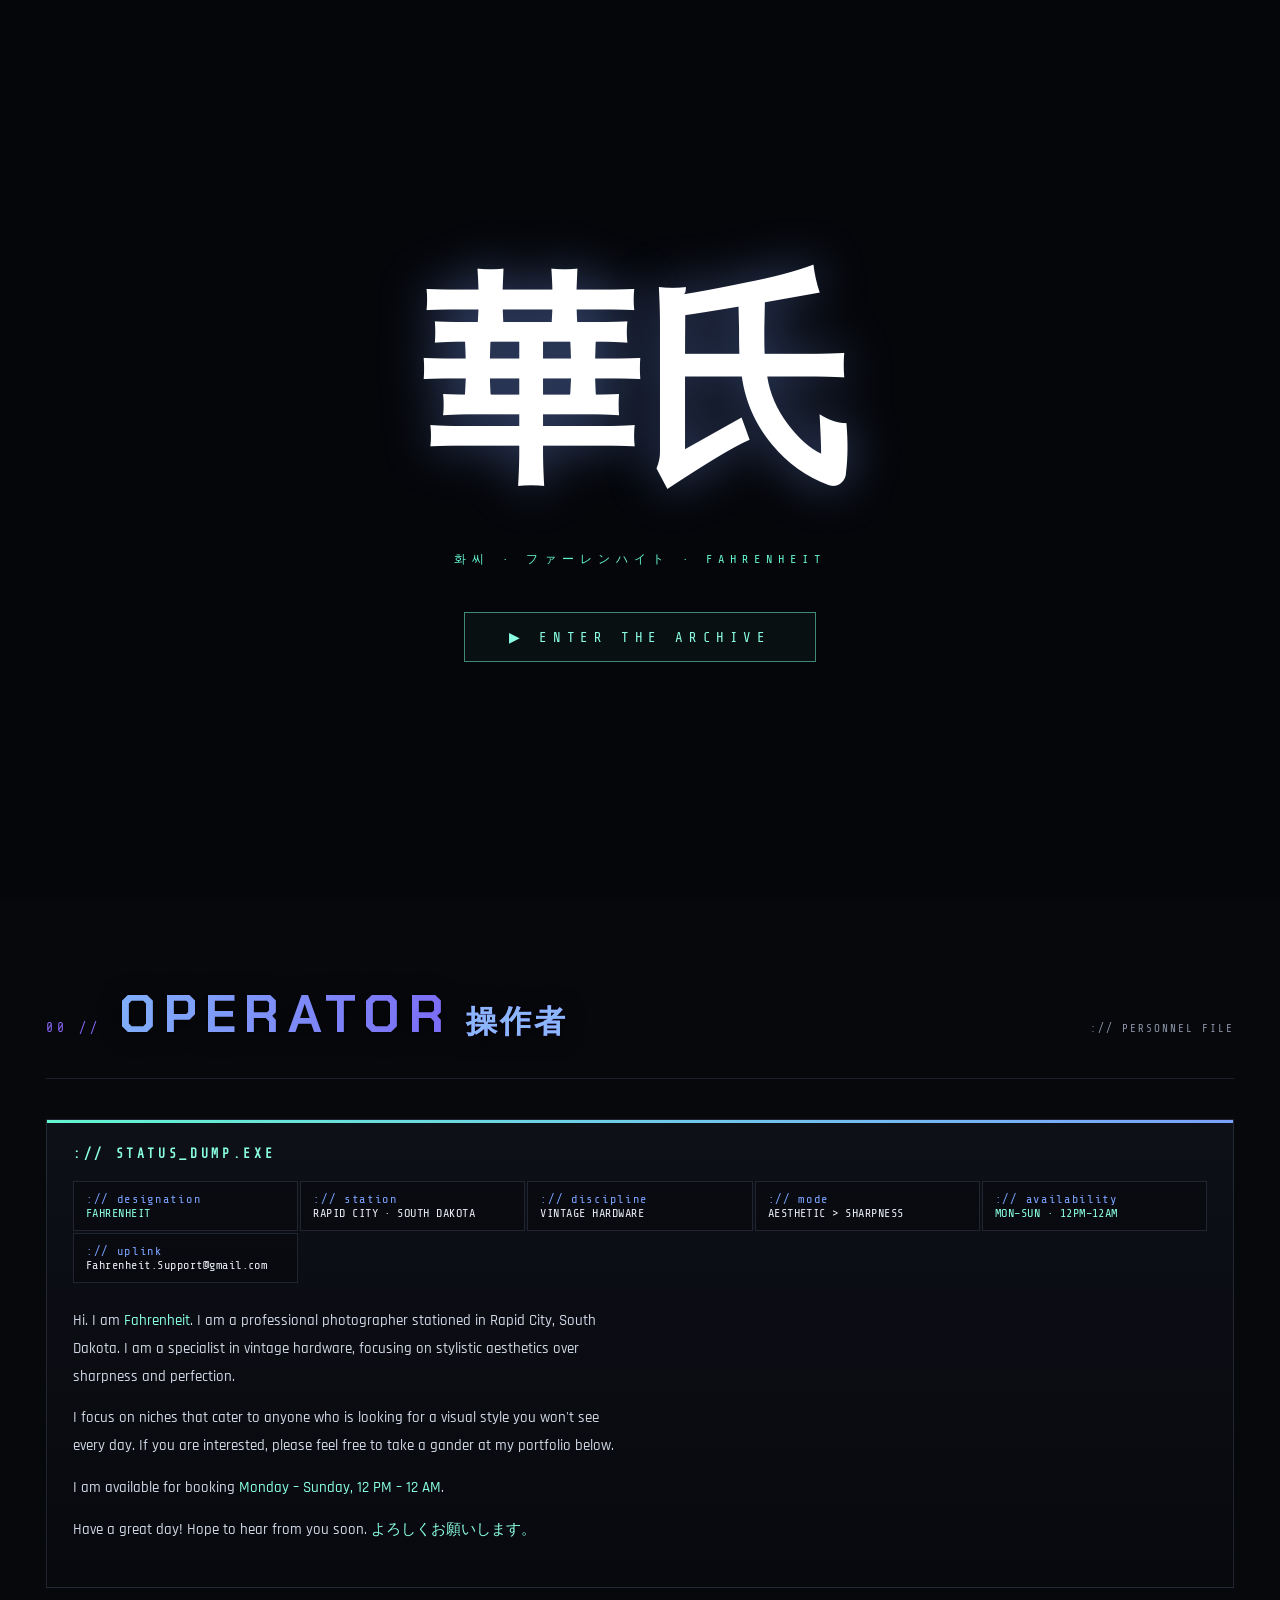
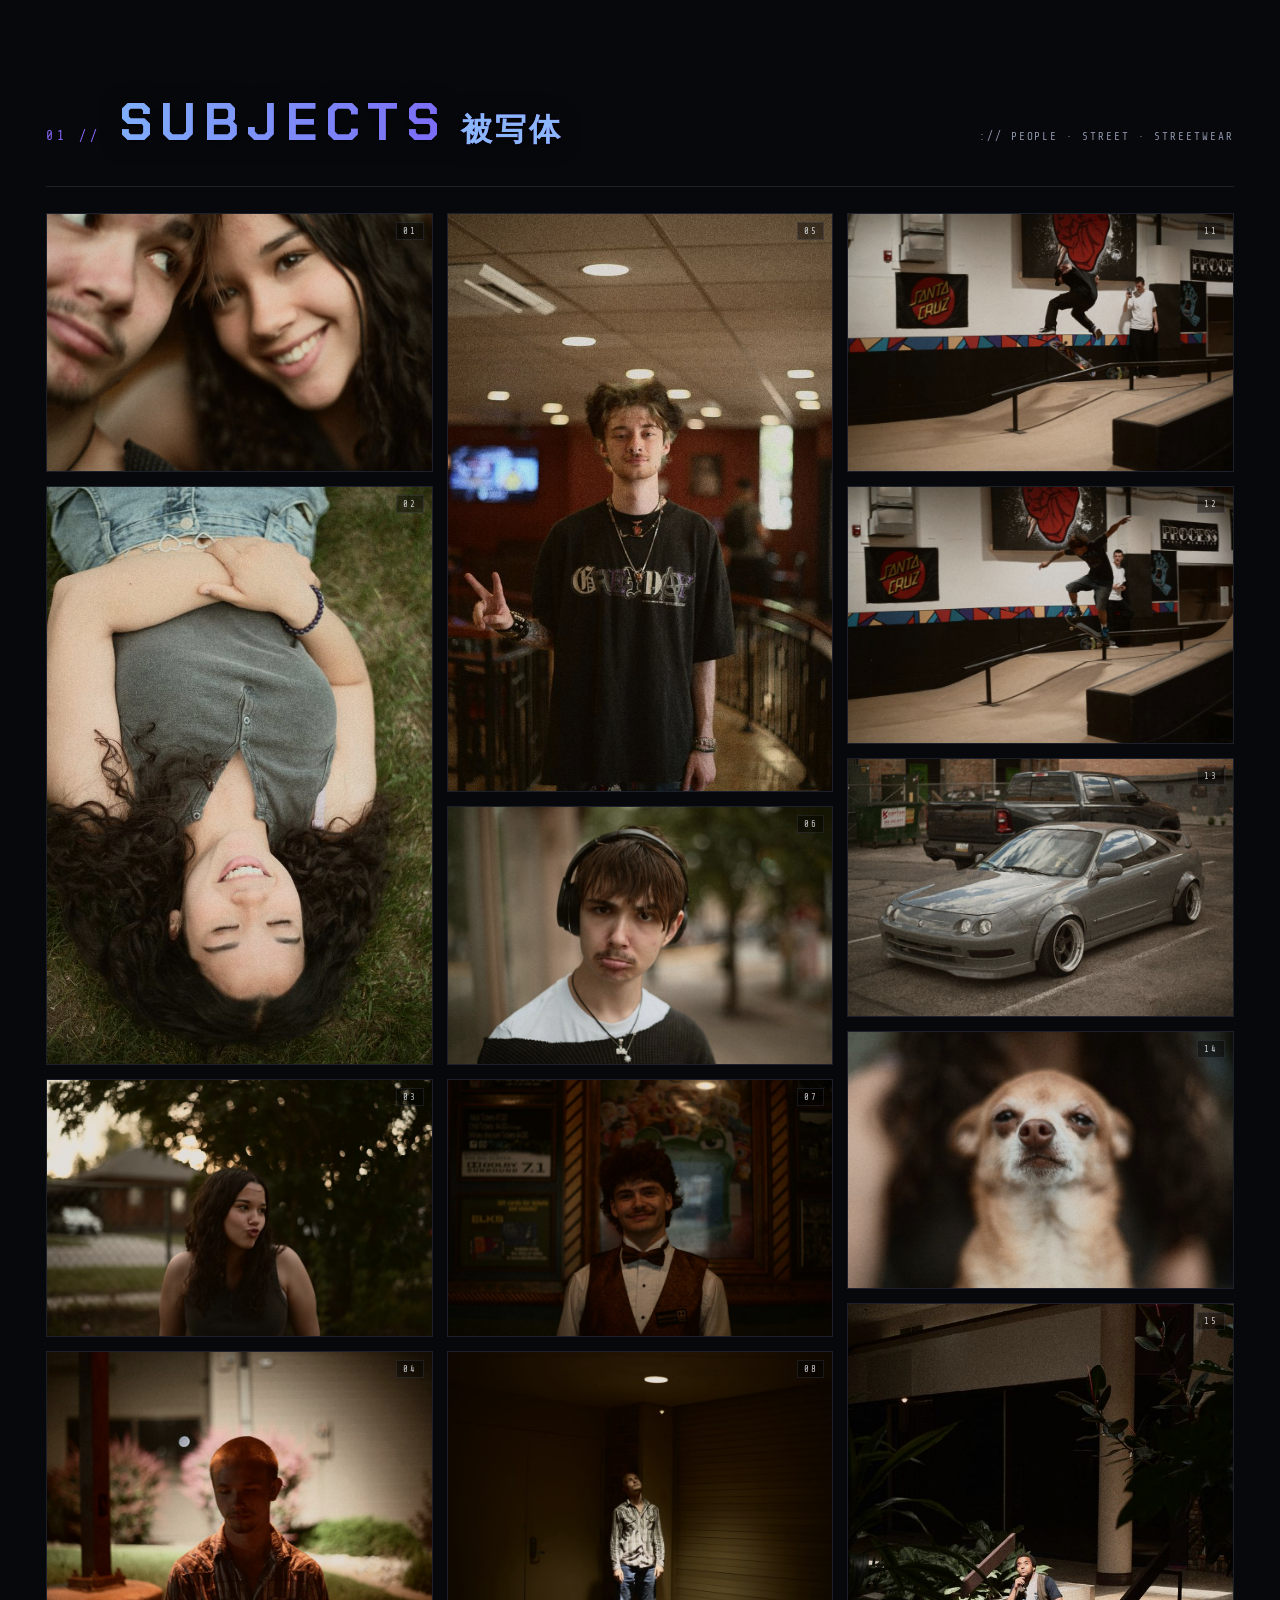
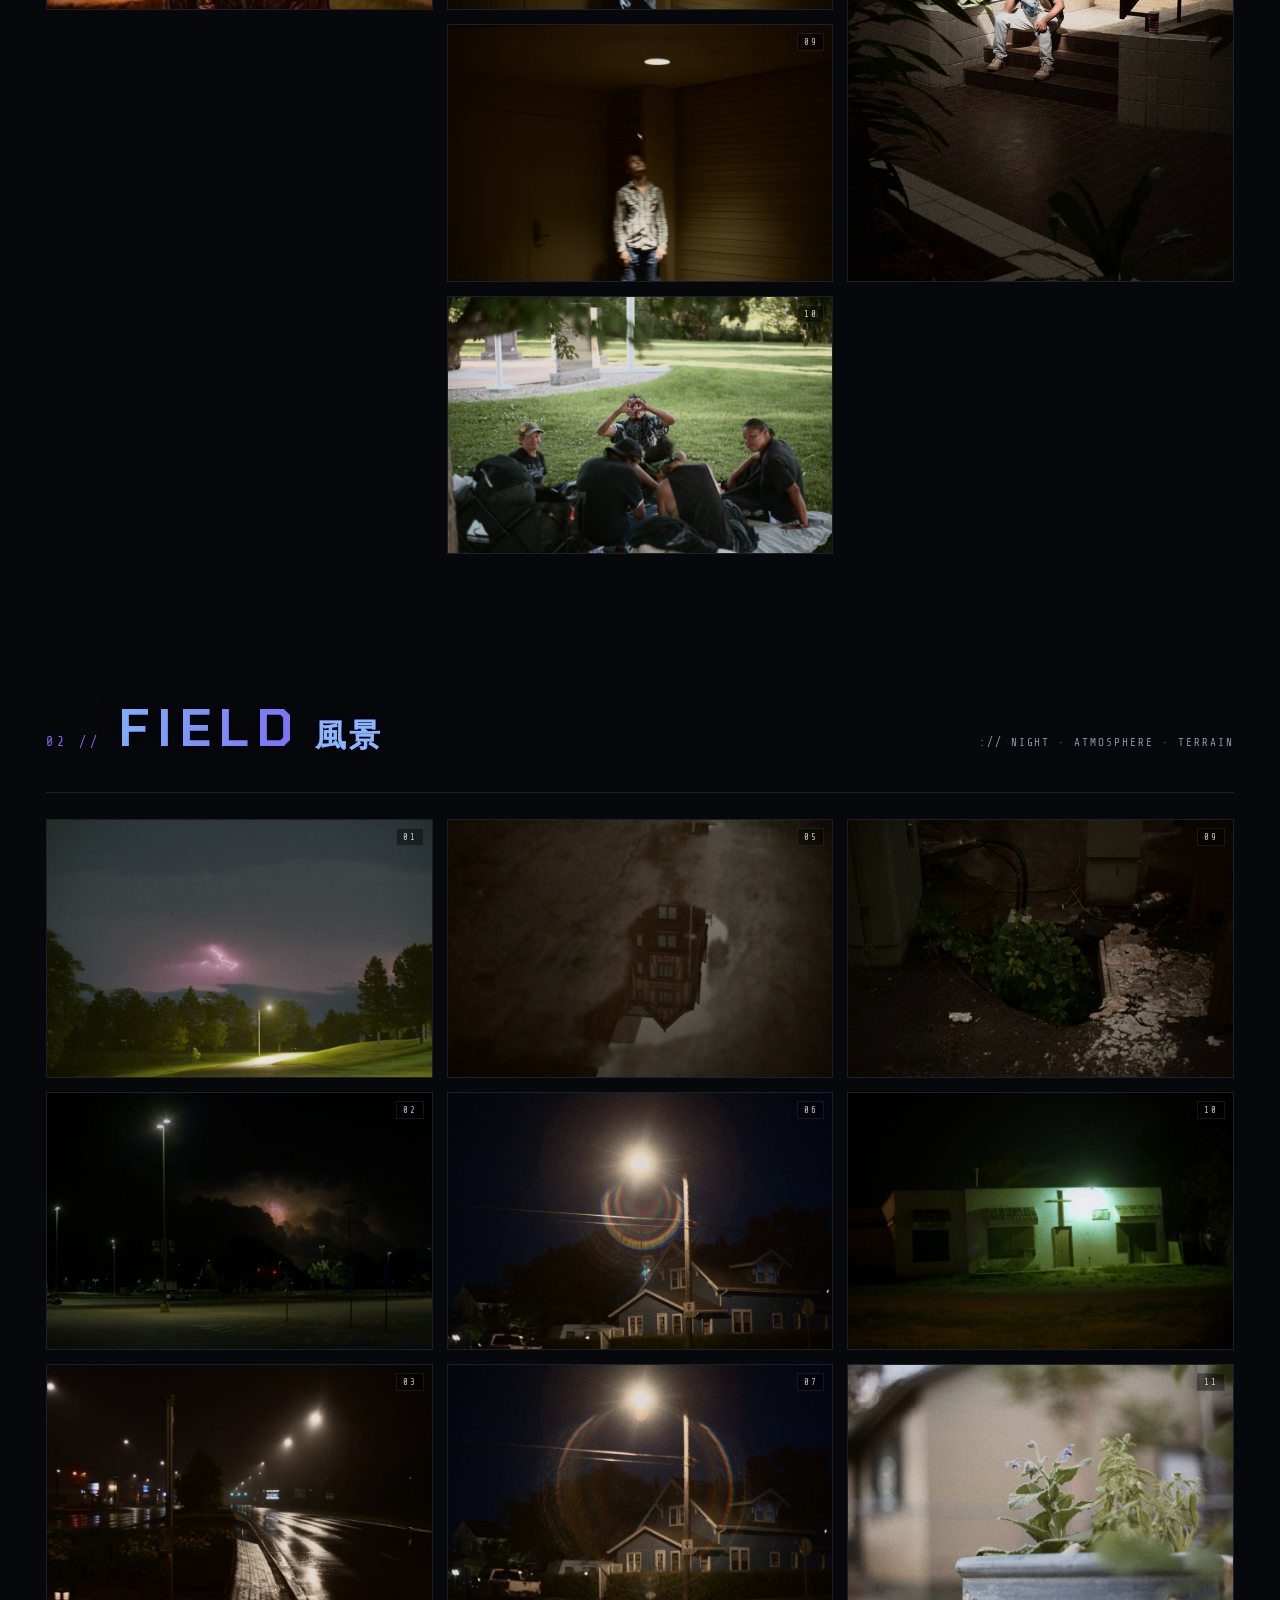
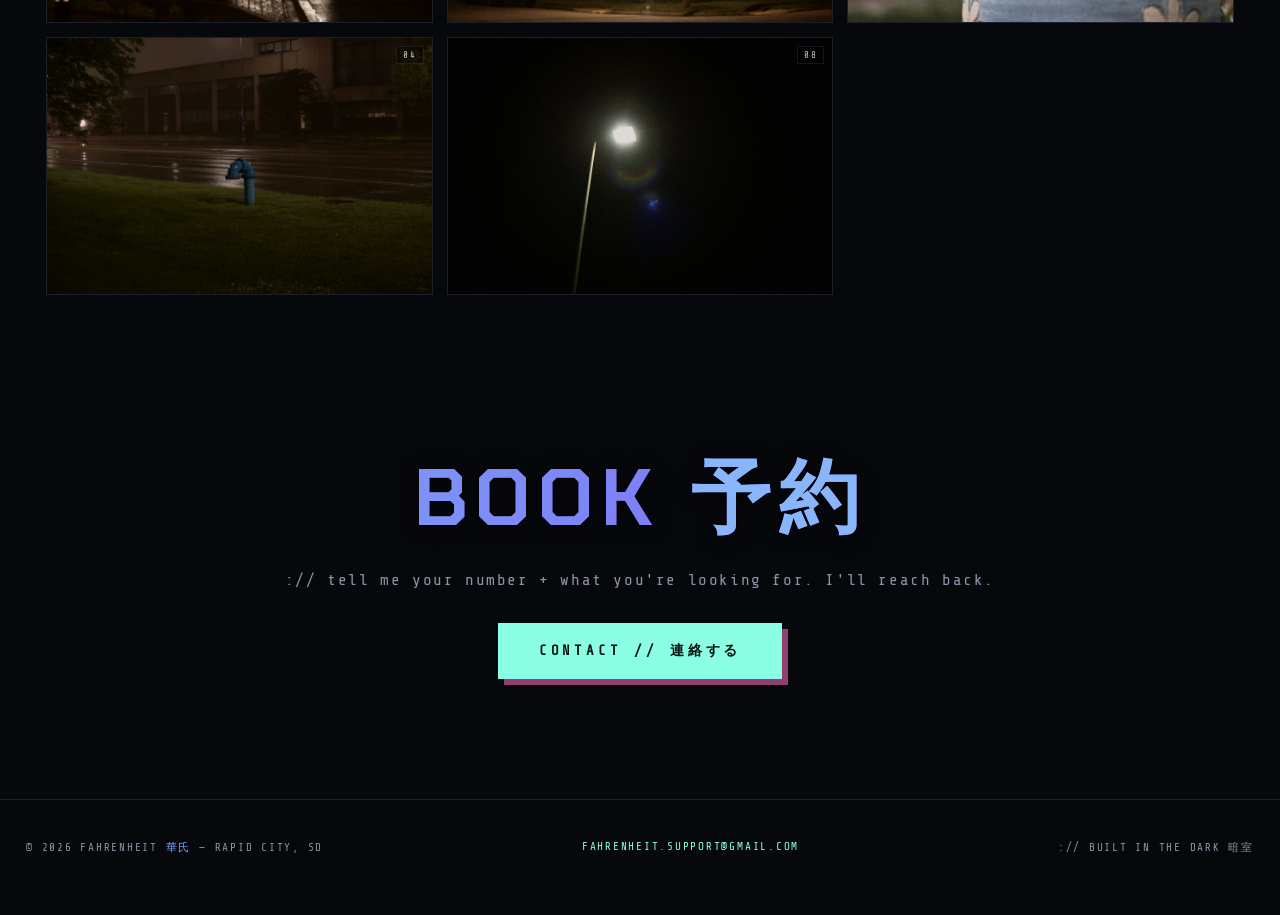
==== index.html @ 6d13f7f0 "Fahrenheit photography site: glitchcore/circuit-bent portfolio WebGL warped + circuit-bent backgroun" ====
<!DOCTYPE html>
<html lang="en">
<head>
<meta charset="UTF-8">
<meta name="viewport" content="width=device-width, initial-scale=1.0">
<title>FAHRENHEIT // 華氏</title>
<meta name="description" content="Fahrenheit — vintage-hardware photography. Rapid City, South Dakota.">
<link rel="preconnect" href="assets/">
<link rel="stylesheet" href="css/style.css">
</head>
<body>

<!-- ===== GLOBAL VFX LAYERS ===== -->
<canvas id="bg-gl"></canvas>
<div id="bg-drift"></div>
<canvas id="vfx-canvas"></canvas>
<div id="vignette"></div>
<div id="grain"></div>
<div id="scan"></div>
<div id="curtain"></div>

<!-- ===== ENTRANCE ===== -->
<div id="enter">
  <div class="big" data-glitch>華氏</div>
  <div class="en-sub">화씨 · ファーレンハイト · Fahrenheit</div>
  <div class="en-btn">▶ enter the archive</div>
</div>

<!-- ===== TOP BAR ===== -->
<header class="topbar">
  <div class="brand"><span class="status-dot"></span>FAHREN<b>HEIT</b> // 華氏</div>
  <nav>
    <a href="#work">Work</a>
    <a href="#field">Field</a>
    <a href="#about">About</a>
    <a href="contact.html" data-nav>Book</a>
  </nav>
</header>

<!-- ===== HERO ===== -->
<section class="hero">
  <div class="kicker">:// ANALOG SPECTRE <span class="kr">스트리트웨어</span> · VINTAGE HARDWARE ://</div>
  <div class="title-wrap">
    <div class="jp-title" data-glitch>華氏</div>
  </div>
  <div class="roman-title">Fahrenheit</div>
  <div class="katakana">ファーレンハイト</div>
  <p class="hero-sub">
    :// STATUS : <span class="t">ONLINE</span> — RAPID CITY, SD<br>
    vintage hardware · analog process<br>
    stylistic aesthetics <span class="t">></span> clinical perfection
  </p>
  <div class="scroll-hint">scroll ↓ 下へ</div>
</section>

<!-- ===== ABOUT / DIGITIZED STATUS ===== -->
<section id="about">
  <div class="wrap">
    <div class="sec-head reveal">
      <span class="sec-idx">00 //</span>
      <h2 class="sec-title">Operator<span class="jp">操作者</span></h2>
      <span class="sec-note">:// personnel file</span>
    </div>
    <div class="about">
      <div class="dossier reveal">
        <h3>:// STATUS_DUMP.exe</h3>
        <div class="status-grid">
          <div class="stat"><span class="k">:// designation</span><span class="v hot">FAHRENHEIT</span></div>
          <div class="stat"><span class="k">:// station</span><span class="v">RAPID CITY · SOUTH DAKOTA</span></div>
          <div class="stat"><span class="k">:// discipline</span><span class="v">VINTAGE HARDWARE</span></div>
          <div class="stat"><span class="k">:// mode</span><span class="v">AESTHETIC > SHARPNESS</span></div>
          <div class="stat"><span class="k">:// availability</span><span class="v hot">MON–SUN · 12PM–12AM</span></div>
          <div class="stat"><span class="k">:// uplink</span><span class="v">Fahrenheit.Support@gmail.com</span></div>
        </div>
        <div class="bio">
          <p>Hi. I am <span class="glowline">Fahrenheit</span>. I am a professional photographer stationed in Rapid City, South Dakota. I am a specialist in vintage hardware, focusing on stylistic aesthetics over sharpness and perfection.</p>
          <p>I focus on niches that cater to anyone who is looking for a visual style you won't see every day. If you are interested, please feel free to take a gander at my portfolio below.</p>
          <p>I am available for booking <span class="glowline">Monday – Sunday, 12 PM – 12 AM</span>.</p>
          <p>Have a great day! Hope to hear from you soon. <span class="glowline">よろしくお願いします。</span></p>
        </div>
      </div>
    </div>
  </div>
</section>

<!-- ===== PORTFOLIO / WORK ===== -->
<section id="work">
  <div class="wrap">
    <div class="sec-head reveal">
      <span class="sec-idx">01 //</span>
      <h2 class="sec-title">Subjects<span class="jp">被写体</span></h2>
      <span class="sec-note">:// people · street · streetwear</span>
    </div>
    <div class="gallery">
      <div class="grid" id="grid-portfolio"></div>
    </div>
  </div>
</section>

<!-- ===== LANDSCAPE / FIELD ===== -->
<section id="field">
  <div class="wrap">
    <div class="sec-head reveal">
      <span class="sec-idx">02 //</span>
      <h2 class="sec-title">Field<span class="jp">風景</span></h2>
      <span class="sec-note">:// night · atmosphere · terrain</span>
    </div>
    <div class="gallery">
      <div class="grid" id="grid-landscape"></div>
    </div>
  </div>
</section>

<!-- ===== CONTACT CTA ===== -->
<section class="cta reveal">
  <div class="wrap">
    <h2>Book <span class="jp">予約</span></h2>
    <p>:// tell me your number + what you're looking for. I'll reach back.</p>
    <a href="contact.html" class="btn" data-nav>Contact // 連絡する</a>
  </div>
</section>

<footer>
  <span>© <span id="yr"></span> FAHRENHEIT <span class="jp">華氏</span> — RAPID CITY, SD</span>
  <span><a href="mailto:Fahrenheit.Support@gmail.com">Fahrenheit.Support@gmail.com</a></span>
  <span>:// built in the dark 暗室</span>
</footer>

<!-- ===== LIGHTBOX ===== -->
<div class="lb" id="lb">
  <span class="lb-x">✕</span>
  <span class="lb-nav prev">‹</span>
  <img alt="">
  <span class="lb-nav next">›</span>
  <span class="lb-cap"></span>
</div>

<!-- ===== AUDIO HUD ===== -->
<div id="audio-hud" title="mute / unmute ambience">
  <span class="eq"><i></i><i></i><i></i><i></i><i></i></span>
  <span>♪ <span class="tk">— loading —</span></span>
</div>

<script>document.getElementById('yr').textContent=new Date().getFullYear();</script>
<script src="js/bggl.js"></script>
<script src="js/vfx.js"></script>
<script src="js/audio.js"></script>
<script src="js/main.js"></script>
</body>
</html>
---- css/style.css ----
/* ==========================================================================
   FAHRENHEIT // 華氏 // 화씨
   Glitchcore · sharp edges only
   ========================================================================== */

/* ---- embedded fonts (OFL) ---- */
@font-face{ font-family:"Chakra Petch"; font-weight:400; font-display:swap; src:url("../assets/fonts/ChakraPetch-400.woff2") format("woff2"); }
@font-face{ font-family:"Chakra Petch"; font-weight:600; font-display:swap; src:url("../assets/fonts/ChakraPetch-600.woff2") format("woff2"); }
@font-face{ font-family:"Chakra Petch"; font-weight:700; font-display:swap; src:url("../assets/fonts/ChakraPetch-700.woff2") format("woff2"); }
@font-face{ font-family:"Rajdhani"; font-weight:500; font-display:swap; src:url("../assets/fonts/Rajdhani-500.woff2") format("woff2"); }
@font-face{ font-family:"Rajdhani"; font-weight:700; font-display:swap; src:url("../assets/fonts/Rajdhani-700.woff2") format("woff2"); }
@font-face{ font-family:"Share Tech Mono"; font-weight:400; font-display:swap; src:url("../assets/fonts/ShareTechMono-400.woff2") format("woff2"); }

:root{
  --bg:#07080c;
  --bg2:#0b0d14;
  --ink:#e8ecf2;
  --ink-dim:#8b93a7;
  --line:rgba(150,170,210,.16);
  --line-hot:rgba(120,255,220,.5);
  --iris-a:#63f5d0;   /* mint */
  --iris-b:#7aa2ff;   /* periwinkle */
  --iris-c:#ff6ec7;   /* magenta */
  --iris-d:#ffd166;   /* amber */
  --hot:#8affe4;
  --danger:#ff4d6d;
  --mono:"Share Tech Mono","Cascadia Code","Consolas",ui-monospace,monospace;
  --disp:"Chakra Petch","Bahnschrift","Arial Narrow",sans-serif;
  --ui:"Rajdhani","Chakra Petch","Bahnschrift",sans-serif;
  --jp:"Yu Gothic","Meiryo","MS Gothic","Noto Sans JP",sans-serif;
  --body:"Rajdhani","Inter","Segoe UI",system-ui,sans-serif;
  --read:"Cascadia Code","Consolas",ui-monospace,monospace;

  /* circuit-bent TEXT hue — JS rotates these OPPOSITE the background so
     the text never lands on the background's color. */
  --cb:300;
  --cb2:338;
  --cb-a:hsl(var(--cb) 92% 74%);
  --cb-b:hsl(var(--cb2) 88% 64%);
  /* dark halo so text stays separated from the bg no matter the hue */
  --cb-halo:drop-shadow(0 0 1px rgba(0,0,0,.9)) drop-shadow(0 2px 10px rgba(0,0,0,.55));
  --cb-glow:0 0 1px rgba(0,0,0,.9), 0 0 18px hsl(var(--cb) 90% 60% / .35), 0 2px 10px rgba(0,0,0,.6);
}

/* reusable circuit-bent gradient text (semi-bent, not RGB-split glitch) */
.cb-fill{
  background:linear-gradient(102deg, var(--cb-a), var(--cb-b) 60%, hsl(var(--cb) 95% 80%));
  -webkit-background-clip:text; background-clip:text; color:transparent;
  filter:var(--cb-halo);
}

*{ margin:0; padding:0; box-sizing:border-box; border-radius:0 !important; }

html{ scroll-behavior:smooth; }
body{
  background:var(--bg);
  color:var(--ink);
  font-family:var(--body);
  overflow-x:hidden;
  -webkit-font-smoothing:antialiased;
  cursor:crosshair;
}

/* selection + scrollbar --------------------------------------------------- */
::selection{ background:var(--iris-c); color:#0a0a0a; }
::-webkit-scrollbar{ width:10px; height:10px; }
::-webkit-scrollbar-track{ background:#05060a; }
::-webkit-scrollbar-thumb{ background:linear-gradient(var(--iris-a),var(--iris-b)); }

/* ========== global VFX layers ========== */
#bg-gl{ position:fixed; inset:0; z-index:-5; display:block; }   /* warped live photo */
#vfx-canvas{ position:fixed; inset:0; z-index:-3; display:block; }
#bg-drift{                       /* CSS fallback backdrop (hidden when WebGL runs) */
  position:fixed; inset:-6%; z-index:-4;
  background-size:cover; background-position:center;
  filter:brightness(.32) saturate(1.05) contrast(1.05);
  opacity:.5; transition:background-image 1.2s;
  animation:bgpan 46s ease-in-out infinite alternate;
}
@keyframes bgpan{ from{ transform:scale(1.06) translate(-1.2%, -0.8%);} to{ transform:scale(1.14) translate(1.4%, 1%);} }

/* scanlines + grain + vignette overlay */
#grain{
  position:fixed; inset:0; z-index:60; pointer-events:none; mix-blend-mode:overlay; opacity:.06;
  background-image:url("data:image/svg+xml;utf8,<svg xmlns='http://www.w3.org/2000/svg' width='120' height='120'><filter id='n'><feTurbulence type='fractalNoise' baseFrequency='0.9' numOctaves='2'/></filter><rect width='100%25' height='100%25' filter='url(%23n)'/></svg>");
}
#scan{
  position:fixed; inset:0; z-index:61; pointer-events:none; opacity:.35;
  background:repeating-linear-gradient(to bottom, rgba(0,0,0,0) 0 2px, rgba(0,0,0,.18) 2px 3px);
  mix-blend-mode:multiply;
}
#vignette{
  position:fixed; inset:0; z-index:59; pointer-events:none;
  background:radial-gradient(120% 90% at 50% 42%, transparent 55%, rgba(0,0,0,.72) 100%);
}

/* ========== chrome / nav ========== */
.topbar{
  position:fixed; top:0; left:0; right:0; z-index:70;
  display:flex; align-items:center; justify-content:space-between;
  padding:14px 26px;
  font-family:var(--mono); font-size:12px; letter-spacing:.18em; text-transform:uppercase;
  color:var(--ink-dim);
  background:linear-gradient(180deg, rgba(6,7,11,.85), transparent);
  backdrop-filter:blur(2px);
  border-bottom:1px solid var(--line);
}
.topbar .brand{ color:var(--hot); font-weight:700; }
.topbar .brand b{ color:var(--iris-c); }
.topbar nav a{
  color:var(--ink-dim); text-decoration:none; margin-left:22px; position:relative;
  transition:color .2s; font-family:var(--ui); font-weight:700; font-size:14px;
}
.topbar nav a:hover{ color:var(--hot); }
.topbar nav a::after{ content:""; position:absolute; left:0; bottom:-6px; width:0; height:2px; background:var(--iris-c); transition:width .25s; }
.topbar nav a:hover::after{ width:100%; }
.status-dot{ display:inline-block; width:7px; height:7px; background:var(--hot); margin-right:8px; box-shadow:0 0 8px var(--hot); animation:blink 2.4s steps(1) infinite; }
@keyframes blink{ 0%,80%{opacity:1;} 90%{opacity:.15;} }

/* ========== HERO ========== */
.hero{
  min-height:100svh; position:relative;
  display:flex; flex-direction:column; align-items:center; justify-content:center;
  text-align:center; padding:120px 20px 80px;
}
.kicker{
  font-family:var(--mono); font-size:12px; letter-spacing:.5em; text-transform:uppercase;
  color:hsl(var(--cb2) 85% 72%); margin-bottom:26px; opacity:.95;
  text-shadow:0 0 1px rgba(0,0,0,.9), 0 1px 8px rgba(0,0,0,.6);
}
.kicker .kr{ color:hsl(var(--cb) 90% 76%); }

/* the giant glitch title (Japanese) */
.title-wrap{ position:relative; line-height:.86; user-select:none; }
.jp-title{
  font-family:var(--jp); font-weight:900;
  font-size:clamp(88px, 22vw, 300px);
  letter-spacing:-.02em;
  color:hsl(var(--cb) 90% 78%);
  position:relative; display:inline-block;
  text-shadow:var(--cb-glow);
}
/* subtle chromatic hint only — dialed WAY down from the old glitch */
.jp-title::before,.jp-title::after{
  content:attr(data-text); position:absolute; inset:0;
  clip-path:inset(0 0 0 0); opacity:.32;
}
.jp-title::before{ color:hsl(var(--cb2) 90% 62%); transform:translate(1px,0); mix-blend-mode:screen; animation:gl1 5.2s infinite steps(2); }
.jp-title::after{ color:hsl(var(--cb) 95% 70%); transform:translate(-1px,0); mix-blend-mode:screen; animation:gl2 4.4s infinite steps(2); }
@keyframes gl1{ 0%,100%{clip-path:inset(0 0 82% 0); transform:translate(2px,-1px);} 25%{clip-path:inset(40% 0 40% 0); transform:translate(-3px,1px);} 50%{clip-path:inset(70% 0 8% 0); transform:translate(3px,0);} 75%{clip-path:inset(20% 0 60% 0); transform:translate(-2px,2px);} }
@keyframes gl2{ 0%,100%{clip-path:inset(66% 0 8% 0); transform:translate(-2px,1px);} 30%{clip-path:inset(10% 0 76% 0); transform:translate(3px,-1px);} 60%{clip-path:inset(48% 0 30% 0); transform:translate(-3px,0);} }

.roman-title{
  font-family:var(--disp); font-weight:700; letter-spacing:.42em;
  font-size:clamp(16px, 3.4vw, 34px); text-transform:uppercase;
  margin-top:18px; padding-left:.42em;
  background:linear-gradient(100deg, var(--cb-a), var(--cb-b) 60%, hsl(var(--cb) 95% 82%));
  -webkit-background-clip:text; background-clip:text; color:transparent; filter:var(--cb-halo);
}
.katakana{ font-family:var(--jp); color:hsl(var(--cb2) 82% 72%); letter-spacing:.35em; font-size:clamp(13px,2vw,18px); margin-top:12px; text-shadow:0 0 1px rgba(0,0,0,.8); }

.hero-sub{
  max-width:640px; margin:34px auto 0; color:var(--ink-dim);
  font-family:var(--mono); font-size:13px; line-height:2; letter-spacing:.04em;
}
.hero-sub{ text-shadow:0 0 1px rgba(0,0,0,.85), 0 1px 6px rgba(0,0,0,.6); }
.hero-sub .t{ color:hsl(var(--cb) 92% 74%); }

.scroll-hint{ position:absolute; bottom:26px; left:50%; transform:translateX(-50%);
  font-family:var(--mono); font-size:11px; letter-spacing:.4em; color:var(--ink-dim); text-transform:uppercase;
  animation:floaty 2.4s ease-in-out infinite; }
@keyframes floaty{ 0%,100%{transform:translateX(-50%) translateY(0); opacity:.5;} 50%{transform:translateX(-50%) translateY(7px); opacity:1;} }

/* ========== section frame ========== */
section{ position:relative; z-index:2; }
.wrap{ max-width:1240px; margin:0 auto; padding:0 26px; }
.sec-head{
  display:flex; align-items:baseline; gap:18px; flex-wrap:wrap;
  padding:80px 0 30px; border-bottom:1px solid var(--line);
}
.sec-idx{ font-family:var(--mono); color:hsl(var(--cb2) 88% 68%); font-size:13px; letter-spacing:.3em; text-shadow:0 0 1px rgba(0,0,0,.8); }
.sec-title{ font-family:var(--disp); font-weight:700; text-transform:uppercase; letter-spacing:.16em; font-size:clamp(26px,5vw,52px);
  background:linear-gradient(100deg, var(--cb-a), var(--cb-b)); -webkit-background-clip:text; background-clip:text; color:transparent; filter:var(--cb-halo); }
.sec-title .jp{ font-family:var(--jp); color:hsl(var(--cb) 90% 76%); -webkit-text-fill-color:hsl(var(--cb) 90% 76%); font-weight:700; margin-left:14px; font-size:.6em; letter-spacing:.1em; }
.sec-note{ margin-left:auto; font-family:var(--mono); font-size:11px; color:var(--ink-dim); letter-spacing:.18em; text-transform:uppercase; }

/* ========== ABOUT / digitized status ========== */
.about{ padding:40px 0 20px; display:grid; grid-template-columns:1fr; gap:38px; }
.dossier{
  border:1px solid var(--line); background:linear-gradient(180deg, rgba(20,24,34,.55), rgba(9,11,16,.55));
  padding:26px 26px 30px; position:relative; overflow:hidden;
}
.dossier::before{ content:""; position:absolute; top:0; left:0; width:100%; height:3px;
  background:linear-gradient(90deg,var(--iris-a),var(--iris-b),var(--iris-c),var(--iris-d)); background-size:300% 100%; animation:irisbar 8s linear infinite; }
@keyframes irisbar{ to{ background-position:300% 0; } }
.dossier h3{ font-family:var(--mono); font-size:13px; letter-spacing:.28em; color:var(--hot); text-transform:uppercase; margin-bottom:20px; }
.status-grid{ display:grid; grid-template-columns:repeat(auto-fit,minmax(210px,1fr)); gap:2px; margin-bottom:24px; }
.stat{ font-family:var(--mono); font-size:12px; padding:10px 12px; border:1px solid var(--line); background:rgba(0,0,0,.25); }
.stat .k{ color:var(--iris-b); display:block; letter-spacing:.14em; }
.stat .v{ color:var(--ink); letter-spacing:.04em; }
.stat .v.hot{ color:var(--hot); }
.bio{ font-family:var(--body); font-size:15px; line-height:1.85; color:#cfd6e4; max-width:70ch; }
.bio p{ margin-bottom:14px; }
.bio .glowline{ color:var(--hot); }
.cores{ display:flex; flex-wrap:wrap; gap:8px; margin-top:22px; }
.core-tag{ font-family:var(--mono); font-size:11px; letter-spacing:.14em; text-transform:uppercase;
  padding:6px 12px; border:1px solid var(--line-hot); color:var(--hot); background:rgba(99,245,208,.05); }

/* ========== GALLERY ========== */
.gallery{ padding:26px 0 60px; }
.grid{
  columns:3; column-gap:14px;
}
@media(max-width:900px){ .grid{ columns:2; } }
@media(max-width:560px){ .grid{ columns:1; } }
.tile{
  position:relative; display:block; width:100%; margin:0 0 14px; overflow:hidden;
  break-inside:avoid; border:1px solid var(--line); background:#05060a;
  cursor:pointer;
}
.tile img{ width:100%; display:block; filter:saturate(.92) contrast(1.02) brightness(.94);
  transition:transform .6s cubic-bezier(.2,.8,.2,1), filter .4s; }
.tile:hover img{ transform:scale(1.05); filter:saturate(1.15) contrast(1.08) brightness(1.02); }
.tile::after{ content:""; position:absolute; inset:0; pointer-events:none;
  background:linear-gradient(120deg, rgba(99,245,208,.0), rgba(255,110,199,.0));
  mix-blend-mode:screen; transition:opacity .3s; opacity:0; }
.tile:hover::after{ opacity:.5; background:linear-gradient(120deg, rgba(99,245,208,.25), rgba(122,162,255,.1) 40%, rgba(255,110,199,.28)); }
.tile .meta{
  position:absolute; left:0; bottom:0; right:0; padding:10px 12px;
  font-family:var(--mono); font-size:10px; letter-spacing:.16em; text-transform:uppercase;
  color:var(--hot); background:linear-gradient(transparent, rgba(4,5,9,.9));
  display:flex; justify-content:space-between; transform:translateY(6px); opacity:0; transition:.3s;
}
.tile:hover .meta{ transform:none; opacity:1; }
.tile .corner{ position:absolute; top:8px; right:8px; font-family:var(--mono); font-size:9px; letter-spacing:.2em;
  color:var(--ink); background:rgba(0,0,0,.5); border:1px solid var(--line); padding:3px 6px; opacity:.8; }

/* ========== LIGHTBOX ========== */
.lb{ position:fixed; inset:0; z-index:200; display:none; align-items:center; justify-content:center;
  background:rgba(3,4,8,.94); backdrop-filter:blur(6px); }
.lb.open{ display:flex; animation:lbin .35s ease; }
@keyframes lbin{ from{ opacity:0; } to{ opacity:1; } }
.lb img{ max-width:92vw; max-height:82vh; border:1px solid var(--line-hot);
  box-shadow:0 0 60px rgba(122,162,255,.25); filter:contrast(1.03); }
.lb .lb-cap{ position:absolute; bottom:26px; font-family:var(--mono); font-size:12px; letter-spacing:.24em; color:var(--hot); text-transform:uppercase; }
.lb .lb-x{ position:absolute; top:22px; right:28px; font-family:var(--mono); color:var(--ink); font-size:22px; cursor:pointer; border:1px solid var(--line); padding:4px 12px; }
.lb .lb-x:hover{ color:var(--danger); border-color:var(--danger); }
.lb .lb-nav{ position:absolute; top:50%; transform:translateY(-50%); font-family:var(--mono); font-size:34px; color:var(--ink-dim); cursor:pointer; padding:10px 18px; user-select:none; }
.lb .lb-nav:hover{ color:var(--hot); }
.lb .prev{ left:14px; } .lb .next{ right:14px; }

/* ========== CONTACT CTA + FOOTER ========== */
.cta{ padding:90px 0 70px; text-align:center; }
.cta h2{ font-family:var(--disp); font-size:clamp(30px,7vw,80px); text-transform:uppercase; letter-spacing:.1em;
  background:linear-gradient(100deg, var(--cb-a), var(--cb-b)); -webkit-background-clip:text; background-clip:text; color:transparent; filter:var(--cb-halo); }
.cta h2 .jp{ font-family:var(--jp); -webkit-text-fill-color:hsl(var(--cb) 92% 76%); color:hsl(var(--cb) 92% 76%); }
.cta p{ font-family:var(--mono); color:var(--ink-dim); margin:18px 0 34px; letter-spacing:.1em; }

.btn{
  display:inline-block; font-family:var(--mono); text-transform:uppercase; letter-spacing:.28em; font-size:14px;
  color:#04120e; background:var(--hot); padding:18px 40px; text-decoration:none; font-weight:700;
  position:relative; border:1px solid var(--hot); transition:.2s;
  box-shadow:6px 6px 0 rgba(255,110,199,.55);
}
.btn:hover{ background:var(--iris-c); border-color:var(--iris-c); color:#0a0a0a; box-shadow:6px 6px 0 rgba(99,245,208,.6); transform:translate(-2px,-2px); }
.btn.ghost{ background:transparent; color:var(--hot); box-shadow:6px 6px 0 rgba(122,162,255,.35); }
.btn.ghost:hover{ color:#04120e; background:var(--hot); }

footer{
  border-top:1px solid var(--line); margin-top:50px; padding:40px 26px 60px;
  font-family:var(--mono); font-size:11px; letter-spacing:.16em; color:var(--ink-dim);
  display:flex; flex-wrap:wrap; gap:16px; justify-content:space-between; text-transform:uppercase;
}
footer a{ color:var(--hot); text-decoration:none; }
footer .jp{ font-family:var(--jp); color:var(--iris-b); }

/* ========== ENTRANCE OVERLAY ========== */
#enter{
  position:fixed; inset:0; z-index:300; background:#05060a;
  display:flex; flex-direction:column; align-items:center; justify-content:center; text-align:center;
  transition:opacity .8s, transform .8s;
}
#enter .big{ font-family:var(--jp); font-weight:900; font-size:clamp(70px,18vw,220px); color:#fff;
  text-shadow:0 0 50px rgba(122,162,255,.4); }
#enter .en-sub{ font-family:var(--mono); font-size:12px; letter-spacing:.5em; color:var(--iris-a); margin-top:16px; text-transform:uppercase; }
#enter .en-btn{ margin-top:44px; font-family:var(--mono); letter-spacing:.4em; font-size:14px; text-transform:uppercase;
  color:var(--hot); border:1px solid var(--line-hot); padding:16px 44px; cursor:pointer; background:rgba(99,245,208,.04);
  transition:.2s; }
#enter .en-btn:hover{ background:var(--hot); color:#05120e; }
#enter.gone{ opacity:0; transform:scale(1.15); pointer-events:none; }

/* transition curtain used between pages */
#curtain{
  position:fixed; inset:0; z-index:250; pointer-events:none; opacity:0;
  background:radial-gradient(circle at 50% 50%, rgba(99,245,208,.15), rgba(4,5,9,.98) 60%);
}

/* audio widget */
#audio-hud{
  position:fixed; right:18px; bottom:18px; z-index:80;
  font-family:var(--mono); font-size:10px; letter-spacing:.14em; text-transform:uppercase;
  border:1px solid var(--line); background:rgba(6,7,11,.7); backdrop-filter:blur(3px);
  padding:8px 12px; color:var(--ink-dim); display:flex; align-items:center; gap:10px; cursor:pointer;
  max-width:280px;
}
#audio-hud .eq{ display:flex; align-items:flex-end; gap:2px; height:14px; }
#audio-hud .eq i{ width:2px; background:var(--hot); animation:eq 1s ease-in-out infinite; }
#audio-hud .eq i:nth-child(2){ animation-delay:.2s; } #audio-hud .eq i:nth-child(3){ animation-delay:.4s; }
#audio-hud .eq i:nth-child(4){ animation-delay:.1s; } #audio-hud .eq i:nth-child(5){ animation-delay:.3s; }
@keyframes eq{ 0%,100%{height:3px;} 50%{height:14px;} }
#audio-hud.muted .eq i{ animation-play-state:paused; height:3px; background:var(--ink-dim); }
#audio-hud .tk{ color:var(--hot); white-space:nowrap; overflow:hidden; text-overflow:ellipsis; max-width:170px; }

/* reveal on scroll */
.reveal{ opacity:0; transform:translateY(28px); transition:opacity .9s cubic-bezier(.2,.8,.2,1), transform .9s cubic-bezier(.2,.8,.2,1); }
.reveal.in{ opacity:1; transform:none; }

/* ========== CONTACT PAGE ========== */
.contact-main{ min-height:100svh; display:flex; align-items:center; justify-content:center; padding:120px 22px 80px; }
.form-card{
  width:min(720px,100%); border:1px solid var(--line);
  background:linear-gradient(180deg, rgba(16,20,30,.7), rgba(7,9,14,.72));
  padding:40px clamp(22px,5vw,56px) 46px; position:relative; overflow:hidden;
}
.form-card::before{ content:""; position:absolute; inset:0; pointer-events:none;
  background:linear-gradient(115deg, transparent 40%, rgba(99,245,208,.06) 50%, transparent 60%); background-size:250% 250%;
  animation:sheen 7s linear infinite; }
@keyframes sheen{ to{ background-position:-250% 0; } }
.form-card .fh-top{ font-family:var(--mono); font-size:11px; letter-spacing:.3em; color:hsl(var(--cb2) 88% 68%); text-transform:uppercase; text-shadow:0 0 1px rgba(0,0,0,.8); }
.form-card h1{ font-family:var(--jp); font-size:clamp(40px,9vw,90px); font-weight:900; margin:6px 0 4px; color:hsl(var(--cb) 90% 78%); text-shadow:var(--cb-glow); }
.form-card .subj{ font-family:var(--disp); letter-spacing:.34em; text-transform:uppercase; color:var(--ink-dim); font-size:14px; margin-bottom:28px; }
.field{ margin-bottom:22px; }
.field label{ display:block; font-family:var(--mono); font-size:11px; letter-spacing:.22em; text-transform:uppercase; color:hsl(var(--cb) 88% 74%); margin-bottom:8px; text-shadow:0 0 1px rgba(0,0,0,.8); }
.field label .jp{ color:var(--ink-dim); font-family:var(--jp); margin-left:8px; letter-spacing:.1em; }
.field input,.field textarea,.field select{
  width:100%; background:rgba(0,0,0,.35); border:1px solid var(--line); color:var(--ink);
  font-family:var(--mono); font-size:14px; padding:14px 14px; letter-spacing:.04em; outline:none; transition:.2s;
}
.field input:focus,.field textarea:focus,.field select:focus{ border-color:var(--hot); box-shadow:0 0 0 1px var(--hot), 0 0 22px rgba(99,245,208,.15); background:rgba(99,245,208,.03); }
.field textarea{ resize:vertical; min-height:120px; }
.field .hint{ font-family:var(--mono); font-size:10px; color:var(--ink-dim); margin-top:6px; letter-spacing:.08em; }
.row2{ display:grid; grid-template-columns:1fr 1fr; gap:18px; }
@media(max-width:520px){ .row2{ grid-template-columns:1fr; } }
.form-actions{ display:flex; gap:16px; flex-wrap:wrap; align-items:center; margin-top:12px; }
.form-note{ font-family:var(--mono); font-size:11px; color:var(--ink-dim); margin-top:22px; line-height:1.8; letter-spacing:.04em; border-top:1px solid var(--line); padding-top:18px; }
.form-note a{ color:var(--hot); text-decoration:none; }
.back-link{ position:fixed; top:16px; left:22px; z-index:75; font-family:var(--mono); font-size:12px; letter-spacing:.2em; color:var(--ink-dim); text-decoration:none; text-transform:uppercase; }
.back-link:hover{ color:var(--hot); }
.sent-msg{ font-family:var(--mono); font-size:12px; letter-spacing:.1em; color:var(--hot); margin-top:14px; min-height:16px; }

.avail{ display:flex; gap:20px; flex-wrap:wrap; font-family:var(--mono); font-size:11px; letter-spacing:.14em; color:var(--ink-dim); text-transform:uppercase; margin-bottom:26px; }
.avail b{ color:var(--hot); }
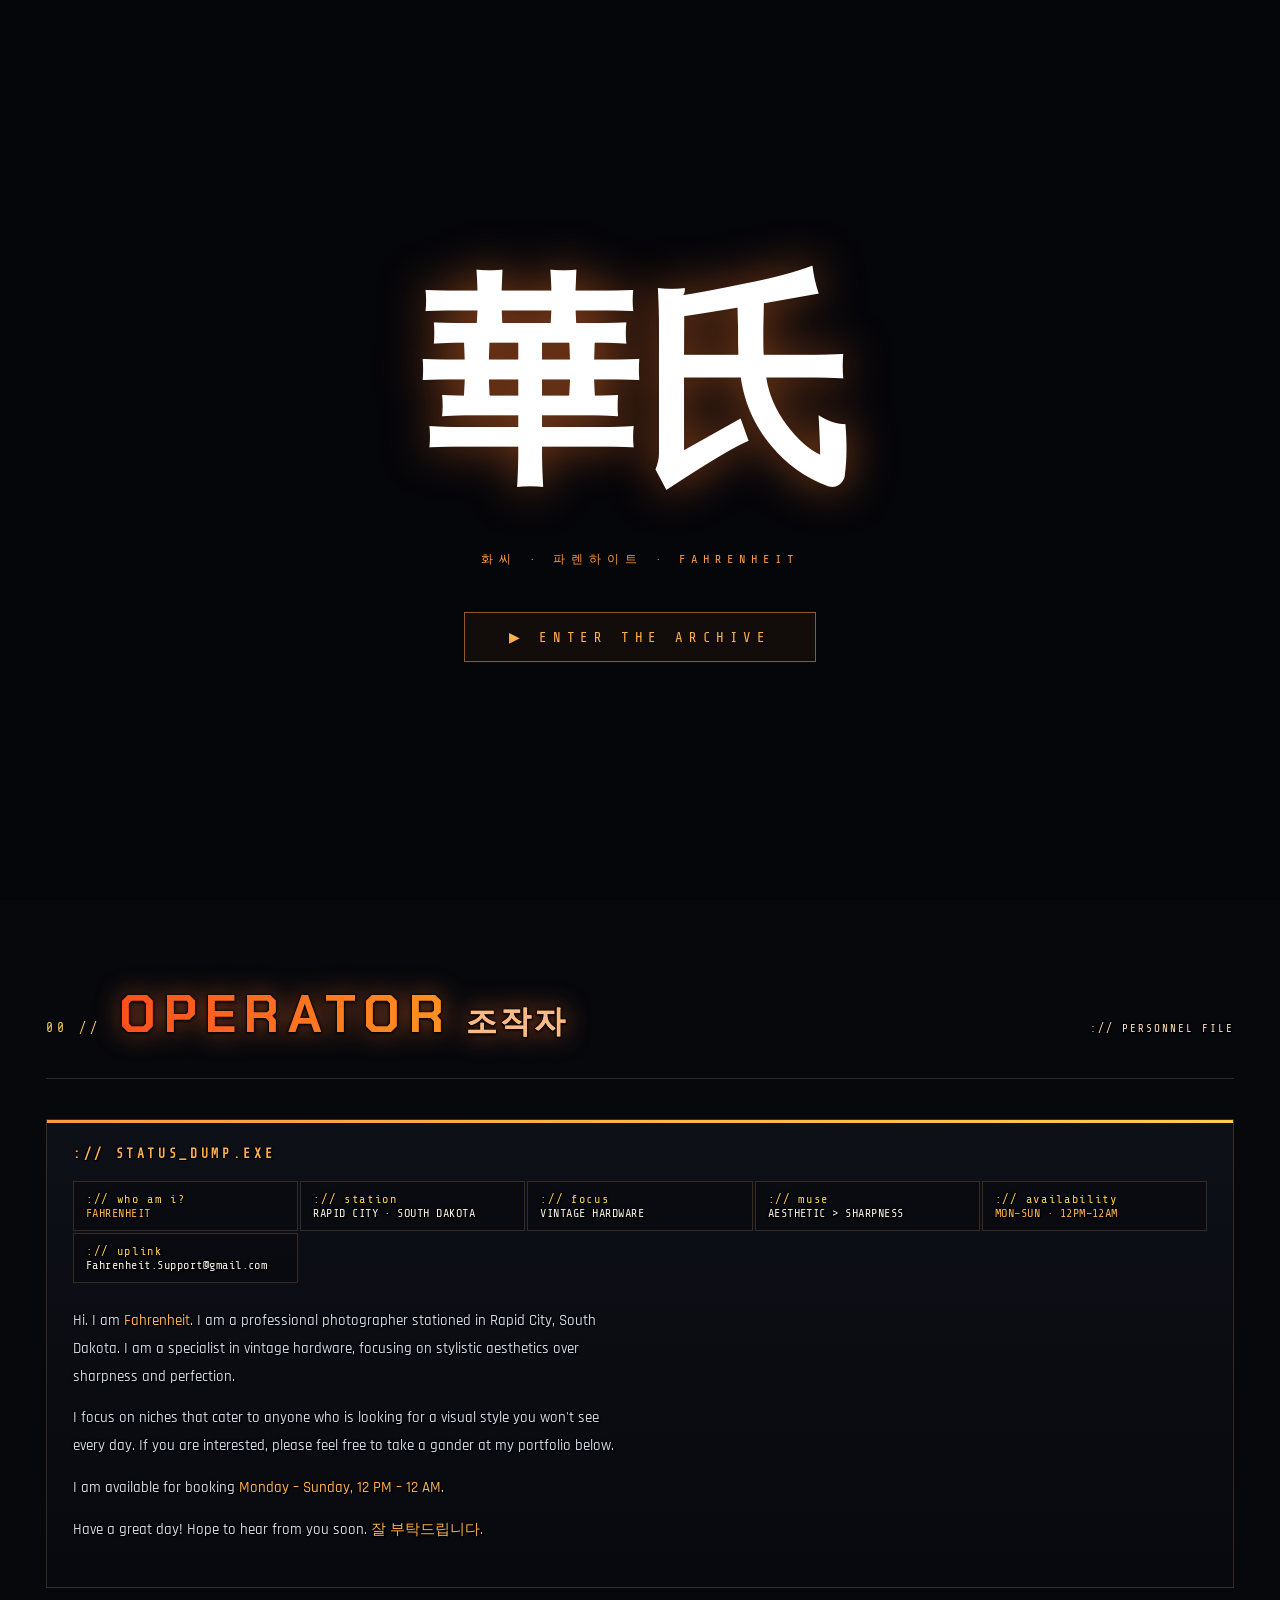
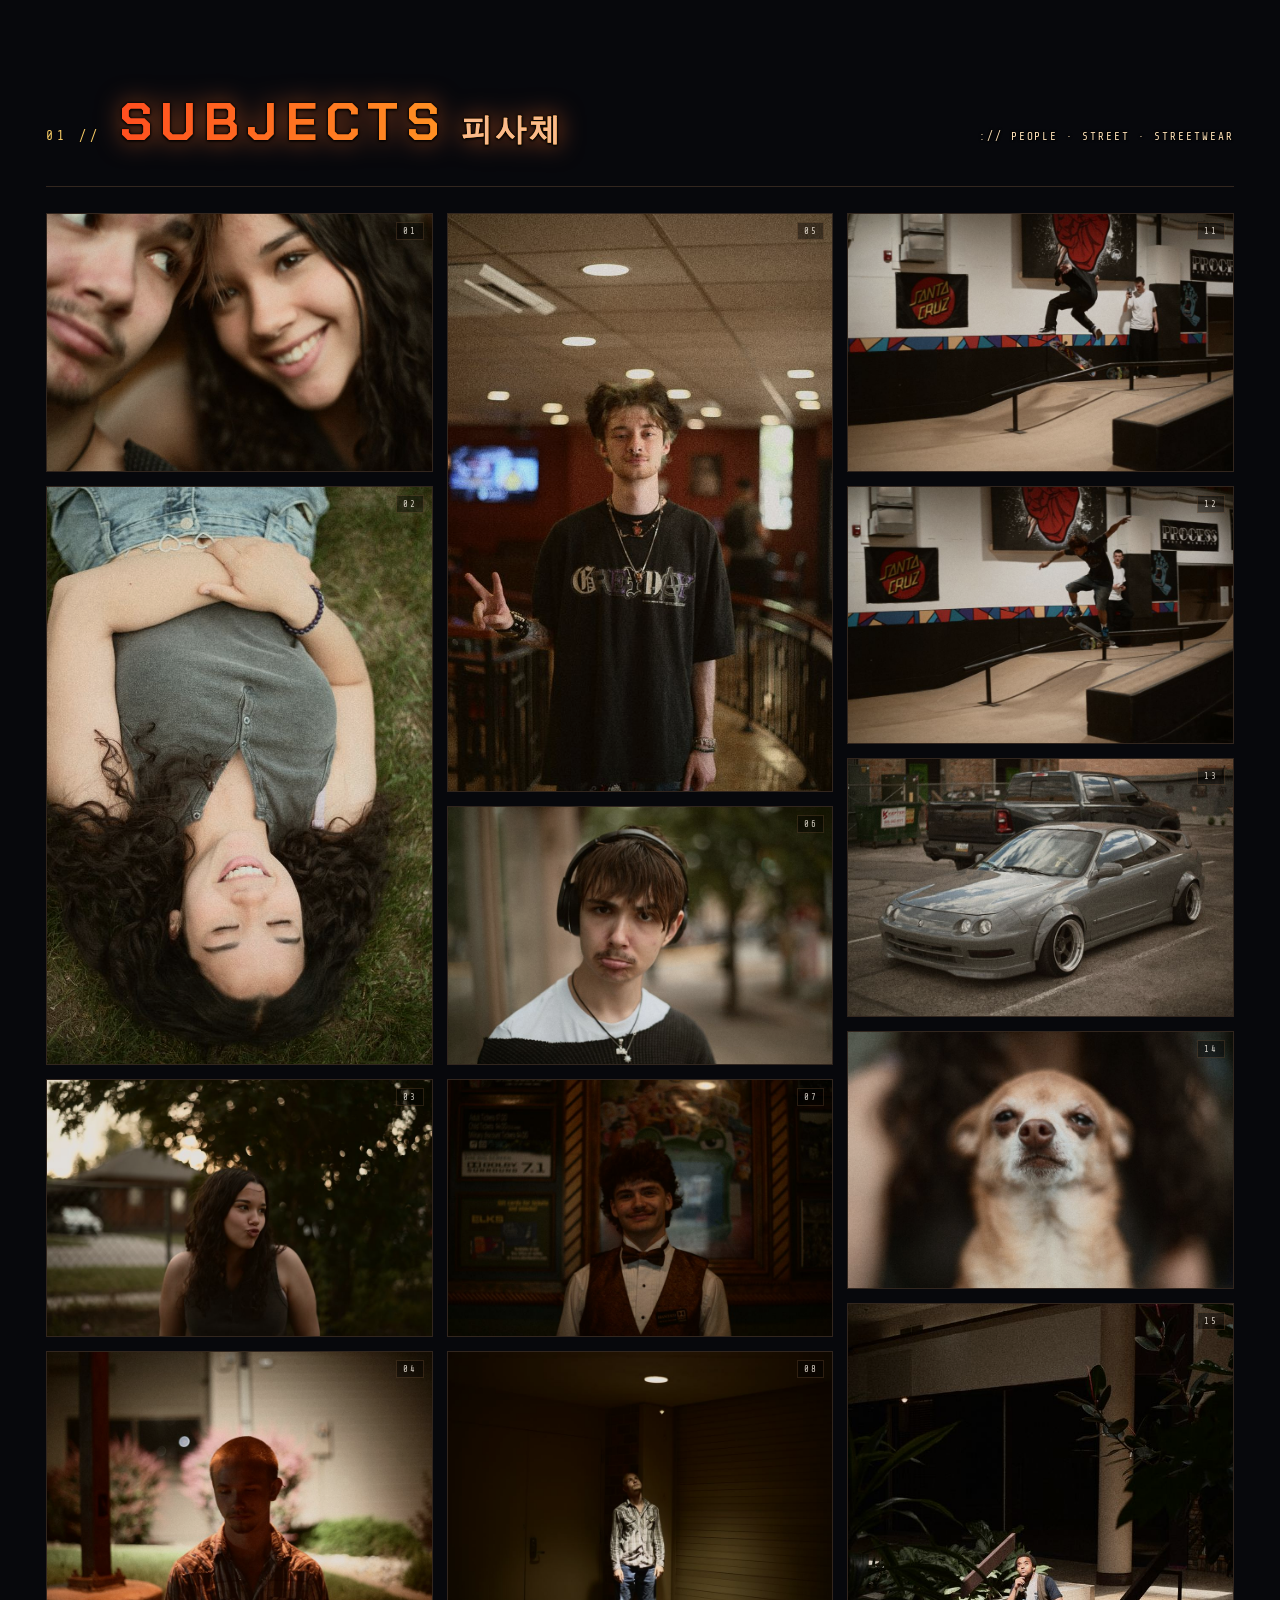
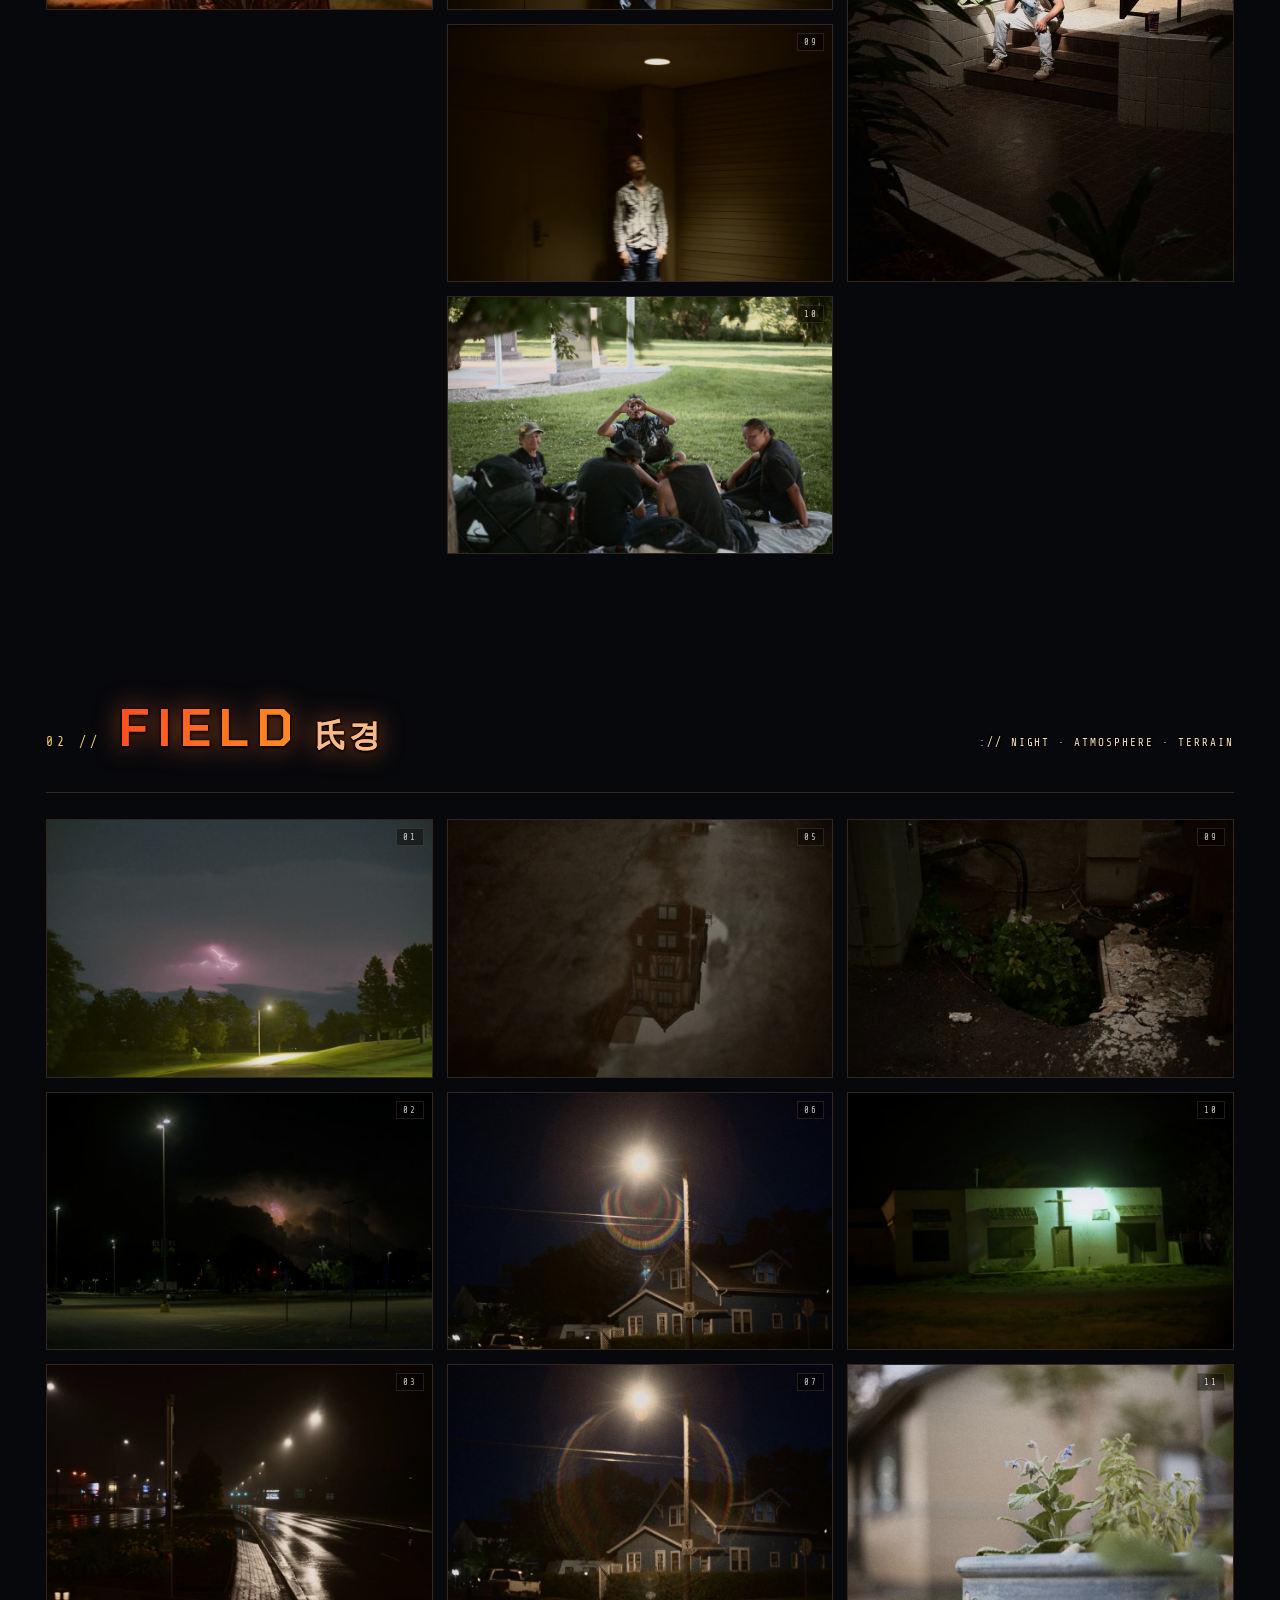
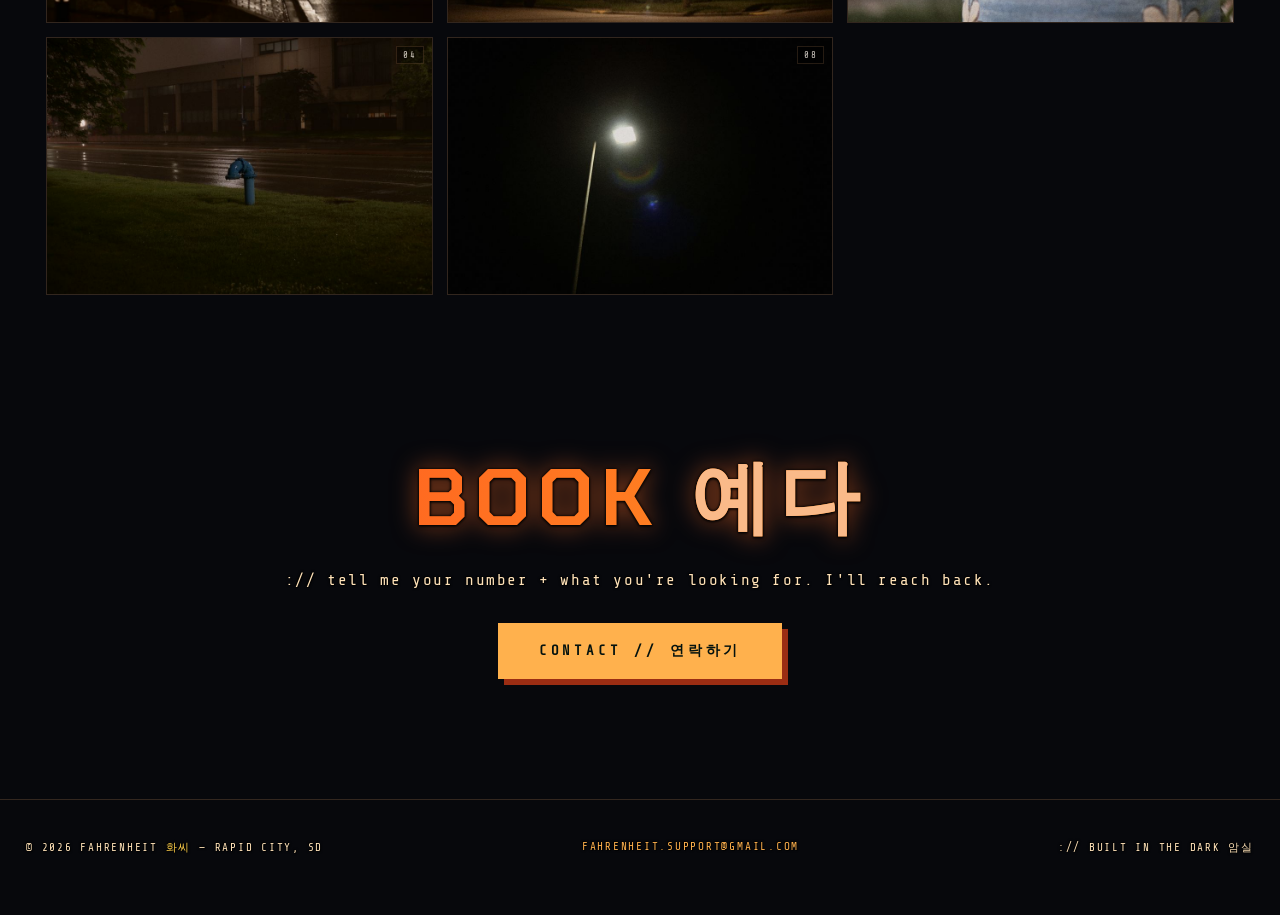
==== commit fd27a9db: "Thermal recolor, dynamic-contrast text, Korean (glitch to JP), nav + labels - replace all cyan/pink " ====
--- a/index.html
+++ b/index.html
@@ -3,7 +3,7 @@
 <head>
 <meta charset="UTF-8">
 <meta name="viewport" content="width=device-width, initial-scale=1.0">
-<title>FAHRENHEIT // 華氏</title>
+<title>FAHRENHEIT // 화씨</title>
 <meta name="description" content="Fahrenheit — vintage-hardware photography. Rapid City, South Dakota.">
 <link rel="preconnect" href="assets/">
 <link rel="stylesheet" href="css/style.css">
@@ -21,18 +21,18 @@
 
 <!-- ===== ENTRANCE ===== -->
 <div id="enter">
-  <div class="big" data-glitch>華氏</div>
-  <div class="en-sub">화씨 · ファーレンハイト · Fahrenheit</div>
+  <div class="big" data-glitch data-alt="華氏">화씨</div>
+  <div class="en-sub">화씨 · 파렌하이트 · Fahrenheit</div>
   <div class="en-btn">▶ enter the archive</div>
 </div>
 
 <!-- ===== TOP BAR ===== -->
 <header class="topbar">
-  <div class="brand"><span class="status-dot"></span>FAHREN<b>HEIT</b> // 華氏</div>
+  <div class="brand"><span class="status-dot"></span>FAHREN<b>HEIT</b> // 화씨</div>
   <nav>
+    <a href="#about">About</a>
     <a href="#work">Work</a>
     <a href="#field">Field</a>
-    <a href="#about">About</a>
     <a href="contact.html" data-nav>Book</a>
   </nav>
 </header>
@@ -41,16 +41,16 @@
 <section class="hero">
   <div class="kicker">:// ANALOG SPECTRE <span class="kr">스트리트웨어</span> · VINTAGE HARDWARE ://</div>
   <div class="title-wrap">
-    <div class="jp-title" data-glitch>華氏</div>
+    <div class="jp-title" data-glitch data-alt="華氏">화씨</div>
   </div>
   <div class="roman-title">Fahrenheit</div>
-  <div class="katakana">ファーレンハイト</div>
+  <div class="katakana" data-glitch data-alt="ファーレンハイト">파렌하이트</div>
   <p class="hero-sub">
     :// STATUS : <span class="t">ONLINE</span> — RAPID CITY, SD<br>
     vintage hardware · analog process<br>
     stylistic aesthetics <span class="t">></span> clinical perfection
   </p>
-  <div class="scroll-hint">scroll ↓ 下へ</div>
+  <div class="scroll-hint">scroll ↓ 아래로</div>
 </section>
 
 <!-- ===== ABOUT / DIGITIZED STATUS ===== -->
@@ -58,17 +58,17 @@
   <div class="wrap">
     <div class="sec-head reveal">
       <span class="sec-idx">00 //</span>
-      <h2 class="sec-title">Operator<span class="jp">操作者</span></h2>
+      <h2 class="sec-title">Operator<span class="jp" data-glitch data-alt="操作者">조작자</span></h2>
       <span class="sec-note">:// personnel file</span>
     </div>
     <div class="about">
       <div class="dossier reveal">
         <h3>:// STATUS_DUMP.exe</h3>
         <div class="status-grid">
-          <div class="stat"><span class="k">:// designation</span><span class="v hot">FAHRENHEIT</span></div>
+          <div class="stat"><span class="k">:// who am i?</span><span class="v hot">FAHRENHEIT</span></div>
           <div class="stat"><span class="k">:// station</span><span class="v">RAPID CITY · SOUTH DAKOTA</span></div>
-          <div class="stat"><span class="k">:// discipline</span><span class="v">VINTAGE HARDWARE</span></div>
-          <div class="stat"><span class="k">:// mode</span><span class="v">AESTHETIC > SHARPNESS</span></div>
+          <div class="stat"><span class="k">:// focus</span><span class="v">VINTAGE HARDWARE</span></div>
+          <div class="stat"><span class="k">:// muse</span><span class="v">AESTHETIC > SHARPNESS</span></div>
           <div class="stat"><span class="k">:// availability</span><span class="v hot">MON–SUN · 12PM–12AM</span></div>
           <div class="stat"><span class="k">:// uplink</span><span class="v">Fahrenheit.Support@gmail.com</span></div>
         </div>
@@ -76,7 +76,7 @@
           <p>Hi. I am <span class="glowline">Fahrenheit</span>. I am a professional photographer stationed in Rapid City, South Dakota. I am a specialist in vintage hardware, focusing on stylistic aesthetics over sharpness and perfection.</p>
           <p>I focus on niches that cater to anyone who is looking for a visual style you won't see every day. If you are interested, please feel free to take a gander at my portfolio below.</p>
           <p>I am available for booking <span class="glowline">Monday – Sunday, 12 PM – 12 AM</span>.</p>
-          <p>Have a great day! Hope to hear from you soon. <span class="glowline">よろしくお願いします。</span></p>
+          <p>Have a great day! Hope to hear from you soon. <span class="glowline">잘 부탁드립니다.</span></p>
         </div>
       </div>
     </div>
@@ -88,7 +88,7 @@
   <div class="wrap">
     <div class="sec-head reveal">
       <span class="sec-idx">01 //</span>
-      <h2 class="sec-title">Subjects<span class="jp">被写体</span></h2>
+      <h2 class="sec-title">Subjects<span class="jp" data-glitch data-alt="被写体">피사체</span></h2>
       <span class="sec-note">:// people · street · streetwear</span>
     </div>
     <div class="gallery">
@@ -102,7 +102,7 @@
   <div class="wrap">
     <div class="sec-head reveal">
       <span class="sec-idx">02 //</span>
-      <h2 class="sec-title">Field<span class="jp">風景</span></h2>
+      <h2 class="sec-title">Field<span class="jp" data-glitch data-alt="風景">풍경</span></h2>
       <span class="sec-note">:// night · atmosphere · terrain</span>
     </div>
     <div class="gallery">
@@ -114,16 +114,16 @@
 <!-- ===== CONTACT CTA ===== -->
 <section class="cta reveal">
   <div class="wrap">
-    <h2>Book <span class="jp">予約</span></h2>
+    <h2>Book <span class="jp" data-glitch data-alt="予約">예약</span></h2>
     <p>:// tell me your number + what you're looking for. I'll reach back.</p>
-    <a href="contact.html" class="btn" data-nav>Contact // 連絡する</a>
+    <a href="contact.html" class="btn" data-nav>Contact // 연락하기</a>
   </div>
 </section>
 
 <footer>
-  <span>© <span id="yr"></span> FAHRENHEIT <span class="jp">華氏</span> — RAPID CITY, SD</span>
+  <span>© <span id="yr"></span> FAHRENHEIT <span class="jp">화씨</span> — RAPID CITY, SD</span>
   <span><a href="mailto:Fahrenheit.Support@gmail.com">Fahrenheit.Support@gmail.com</a></span>
-  <span>:// built in the dark 暗室</span>
+  <span>:// built in the dark 암실</span>
 </footer>
 
 <!-- ===== LIGHTBOX ===== -->
--- a/css/style.css
+++ b/css/style.css
@@ -14,16 +14,16 @@
 :root{
   --bg:#07080c;
   --bg2:#0b0d14;
-  --ink:#e8ecf2;
-  --ink-dim:#8b93a7;
-  --line:rgba(150,170,210,.16);
-  --line-hot:rgba(120,255,220,.5);
-  --iris-a:#63f5d0;   /* mint */
-  --iris-b:#7aa2ff;   /* periwinkle */
-  --iris-c:#ff6ec7;   /* magenta */
-  --iris-d:#ffd166;   /* amber */
-  --hot:#8affe4;
-  --danger:#ff4d6d;
+  --ink:#f6efe6;      /* warm near-white */
+  --ink-dim:#d6c4a8;  /* warm tan (kept light for contrast) */
+  --line:rgba(255,180,120,.18);
+  --line-hot:rgba(255,150,60,.55);
+  --iris-a:#ff9a3c;   /* thermal orange */
+  --iris-b:#ffcf4a;   /* thermal amber-yellow */
+  --iris-c:#ff4d2a;   /* thermal hot red */
+  --iris-d:#fff0c0;   /* thermal pale-hot */
+  --hot:#ffb14d;      /* main thermal accent */
+  --danger:#ff3b2f;
   --mono:"Share Tech Mono","Cascadia Code","Consolas",ui-monospace,monospace;
   --disp:"Chakra Petch","Bahnschrift","Arial Narrow",sans-serif;
   --ui:"Rajdhani","Chakra Petch","Bahnschrift",sans-serif;
@@ -31,22 +31,35 @@
   --body:"Rajdhani","Inter","Segoe UI",system-ui,sans-serif;
   --read:"Cascadia Code","Consolas",ui-monospace,monospace;
 
-  /* circuit-bent TEXT hue — JS rotates these OPPOSITE the background so
-     the text never lands on the background's color. */
-  --cb:300;
-  --cb2:338;
-  --cb-a:hsl(var(--cb) 92% 74%);
-  --cb-b:hsl(var(--cb2) 88% 64%);
-  /* dark halo so text stays separated from the bg no matter the hue */
-  --cb-halo:drop-shadow(0 0 1px rgba(0,0,0,.9)) drop-shadow(0 2px 10px rgba(0,0,0,.55));
-  --cb-glow:0 0 1px rgba(0,0,0,.9), 0 0 18px hsl(var(--cb) 90% 60% / .35), 0 2px 10px rgba(0,0,0,.6);
-}
-
-/* reusable circuit-bent gradient text (semi-bent, not RGB-split glitch) */
+  /* THERMAL text colour (infrared heat look). Fixed warm ramp; the strong
+     dark halo/edge below guarantees contrast on any background. */
+  --cb:26;            /* orange hue for hsl(var(--cb)...) usages */
+  --cb2:42;           /* amber hue */
+  --cb-a:#ff4d1f;     /* hot red-orange */
+  --cb-b:#ffab24;     /* amber */
+  --cb-halo:drop-shadow(0 0 1.4px rgba(0,0,0,.98)) drop-shadow(0 1px 1px rgba(0,0,0,.9)) drop-shadow(0 0 12px rgba(255,110,40,.5));
+  --cb-glow:0 0 1px rgba(0,0,0,.98), 0 0 3px rgba(0,0,0,.85), 0 0 20px rgba(255,120,45,.55), 0 2px 8px rgba(0,0,0,.75);
+  /* crisp dark ring for ALL solid over-bg text so nothing blends in */
+  --edge:0 0 1px rgba(0,0,0,.96), 0 0 3px rgba(0,0,0,.82), 1px 1px 1px rgba(0,0,0,.9), -1px 0 1px rgba(0,0,0,.7);
+
+  /* DYNAMIC contrast text: JS flips these between pale-hot (over dark bg) and
+     deep (over bright bg) based on the live background brightness. */
+  --txt:#ffe2b8;
+  --txt-edge:rgba(0,0,0,.92);
+  --txt-shadow:0 0 1px var(--txt-edge), 0 0 3px var(--txt-edge), 1px 1px 1px var(--txt-edge), -1px -1px 1px var(--txt-edge);
+}
+
+/* reusable THERMAL gradient text (red-orange -> amber -> pale hot) */
 .cb-fill{
-  background:linear-gradient(102deg, var(--cb-a), var(--cb-b) 60%, hsl(var(--cb) 95% 80%));
+  background:linear-gradient(102deg, var(--cb-a), var(--cb-b) 55%, #fff2cf);
   -webkit-background-clip:text; background-clip:text; color:transparent;
   filter:var(--cb-halo);
+}
+
+/* guarantee separation from the busy background on all over-bg text */
+.topbar, .sec-note, footer, #audio-hud, .scroll-hint, .lb-cap,
+.avail, .form-note, .back-link, .dossier, .hero-sub, .kicker, .bio{
+  text-shadow:var(--edge);
 }
 
 *{ margin:0; padding:0; box-sizing:border-box; border-radius:0 !important; }
@@ -204,7 +217,7 @@
 .bio .glowline{ color:var(--hot); }
 .cores{ display:flex; flex-wrap:wrap; gap:8px; margin-top:22px; }
 .core-tag{ font-family:var(--mono); font-size:11px; letter-spacing:.14em; text-transform:uppercase;
-  padding:6px 12px; border:1px solid var(--line-hot); color:var(--hot); background:rgba(99,245,208,.05); }
+  padding:6px 12px; border:1px solid var(--line-hot); color:var(--hot); background:rgba(255,140,50,.05); }
 
 /* ========== GALLERY ========== */
 .gallery{ padding:26px 0 60px; }
@@ -222,9 +235,9 @@
   transition:transform .6s cubic-bezier(.2,.8,.2,1), filter .4s; }
 .tile:hover img{ transform:scale(1.05); filter:saturate(1.15) contrast(1.08) brightness(1.02); }
 .tile::after{ content:""; position:absolute; inset:0; pointer-events:none;
-  background:linear-gradient(120deg, rgba(99,245,208,.0), rgba(255,110,199,.0));
+  background:linear-gradient(120deg, rgba(255,140,50,0), rgba(255,60,30,0));
   mix-blend-mode:screen; transition:opacity .3s; opacity:0; }
-.tile:hover::after{ opacity:.5; background:linear-gradient(120deg, rgba(99,245,208,.25), rgba(122,162,255,.1) 40%, rgba(255,110,199,.28)); }
+.tile:hover::after{ opacity:.5; background:linear-gradient(120deg, rgba(255,150,50,.28), rgba(255,90,30,.14) 40%, rgba(255,60,30,.3)); }
 .tile .meta{
   position:absolute; left:0; bottom:0; right:0; padding:10px 12px;
   font-family:var(--mono); font-size:10px; letter-spacing:.16em; text-transform:uppercase;
@@ -241,7 +254,7 @@
 .lb.open{ display:flex; animation:lbin .35s ease; }
 @keyframes lbin{ from{ opacity:0; } to{ opacity:1; } }
 .lb img{ max-width:92vw; max-height:82vh; border:1px solid var(--line-hot);
-  box-shadow:0 0 60px rgba(122,162,255,.25); filter:contrast(1.03); }
+  box-shadow:0 0 60px rgba(255,120,40,.3); filter:contrast(1.03); }
 .lb .lb-cap{ position:absolute; bottom:26px; font-family:var(--mono); font-size:12px; letter-spacing:.24em; color:var(--hot); text-transform:uppercase; }
 .lb .lb-x{ position:absolute; top:22px; right:28px; font-family:var(--mono); color:var(--ink); font-size:22px; cursor:pointer; border:1px solid var(--line); padding:4px 12px; }
 .lb .lb-x:hover{ color:var(--danger); border-color:var(--danger); }
@@ -260,10 +273,10 @@
   display:inline-block; font-family:var(--mono); text-transform:uppercase; letter-spacing:.28em; font-size:14px;
   color:#04120e; background:var(--hot); padding:18px 40px; text-decoration:none; font-weight:700;
   position:relative; border:1px solid var(--hot); transition:.2s;
-  box-shadow:6px 6px 0 rgba(255,110,199,.55);
-}
-.btn:hover{ background:var(--iris-c); border-color:var(--iris-c); color:#0a0a0a; box-shadow:6px 6px 0 rgba(99,245,208,.6); transform:translate(-2px,-2px); }
-.btn.ghost{ background:transparent; color:var(--hot); box-shadow:6px 6px 0 rgba(122,162,255,.35); }
+  box-shadow:6px 6px 0 rgba(255,70,25,.6);
+}
+.btn:hover{ background:var(--iris-c); border-color:var(--iris-c); color:#160500; box-shadow:6px 6px 0 rgba(255,170,60,.65); transform:translate(-2px,-2px); }
+.btn.ghost{ background:transparent; color:var(--hot); box-shadow:6px 6px 0 rgba(255,120,40,.45); }
 .btn.ghost:hover{ color:#04120e; background:var(--hot); }
 
 footer{
@@ -281,10 +294,10 @@
   transition:opacity .8s, transform .8s;
 }
 #enter .big{ font-family:var(--jp); font-weight:900; font-size:clamp(70px,18vw,220px); color:#fff;
-  text-shadow:0 0 50px rgba(122,162,255,.4); }
+  text-shadow:0 0 45px rgba(255,120,40,.5), 0 0 2px rgba(0,0,0,.8); }
 #enter .en-sub{ font-family:var(--mono); font-size:12px; letter-spacing:.5em; color:var(--iris-a); margin-top:16px; text-transform:uppercase; }
 #enter .en-btn{ margin-top:44px; font-family:var(--mono); letter-spacing:.4em; font-size:14px; text-transform:uppercase;
-  color:var(--hot); border:1px solid var(--line-hot); padding:16px 44px; cursor:pointer; background:rgba(99,245,208,.04);
+  color:var(--hot); border:1px solid var(--line-hot); padding:16px 44px; cursor:pointer; background:rgba(255,140,50,.05);
   transition:.2s; }
 #enter .en-btn:hover{ background:var(--hot); color:#05120e; }
 #enter.gone{ opacity:0; transform:scale(1.15); pointer-events:none; }
@@ -292,7 +305,7 @@
 /* transition curtain used between pages */
 #curtain{
   position:fixed; inset:0; z-index:250; pointer-events:none; opacity:0;
-  background:radial-gradient(circle at 50% 50%, rgba(99,245,208,.15), rgba(4,5,9,.98) 60%);
+  background:radial-gradient(circle at 50% 50%, rgba(255,120,40,.18), rgba(6,4,3,.98) 60%);
 }
 
 /* audio widget */
@@ -323,7 +336,7 @@
   padding:40px clamp(22px,5vw,56px) 46px; position:relative; overflow:hidden;
 }
 .form-card::before{ content:""; position:absolute; inset:0; pointer-events:none;
-  background:linear-gradient(115deg, transparent 40%, rgba(99,245,208,.06) 50%, transparent 60%); background-size:250% 250%;
+  background:linear-gradient(115deg, transparent 40%, rgba(255,150,60,.07) 50%, transparent 60%); background-size:250% 250%;
   animation:sheen 7s linear infinite; }
 @keyframes sheen{ to{ background-position:-250% 0; } }
 .form-card .fh-top{ font-family:var(--mono); font-size:11px; letter-spacing:.3em; color:hsl(var(--cb2) 88% 68%); text-transform:uppercase; text-shadow:0 0 1px rgba(0,0,0,.8); }
@@ -336,7 +349,7 @@
   width:100%; background:rgba(0,0,0,.35); border:1px solid var(--line); color:var(--ink);
   font-family:var(--mono); font-size:14px; padding:14px 14px; letter-spacing:.04em; outline:none; transition:.2s;
 }
-.field input:focus,.field textarea:focus,.field select:focus{ border-color:var(--hot); box-shadow:0 0 0 1px var(--hot), 0 0 22px rgba(99,245,208,.15); background:rgba(99,245,208,.03); }
+.field input:focus,.field textarea:focus,.field select:focus{ border-color:var(--hot); box-shadow:0 0 0 1px var(--hot), 0 0 22px rgba(255,140,50,.18); background:rgba(255,140,50,.04); }
 .field textarea{ resize:vertical; min-height:120px; }
 .field .hint{ font-family:var(--mono); font-size:10px; color:var(--ink-dim); margin-top:6px; letter-spacing:.08em; }
 .row2{ display:grid; grid-template-columns:1fr 1fr; gap:18px; }
@@ -350,3 +363,12 @@
 
 .avail{ display:flex; gap:20px; flex-wrap:wrap; font-family:var(--mono); font-size:11px; letter-spacing:.14em; color:var(--ink-dim); text-transform:uppercase; margin-bottom:26px; }
 .avail b{ color:var(--hot); }
+
+/* ---- dynamic-contrast text: flips pale-hot <-> deep with the live background
+   so these (previously grey) over-bg lines never blend in ---- */
+.hero-sub, .katakana, .cta p, .sec-note, footer, .scroll-hint, .topbar nav a{
+  color:var(--txt) !important;
+  text-shadow:var(--txt-shadow);
+}
+.topbar nav a:hover{ color:var(--hot) !important; }
+.hero-sub .t, footer a{ color:var(--hot) !important; }
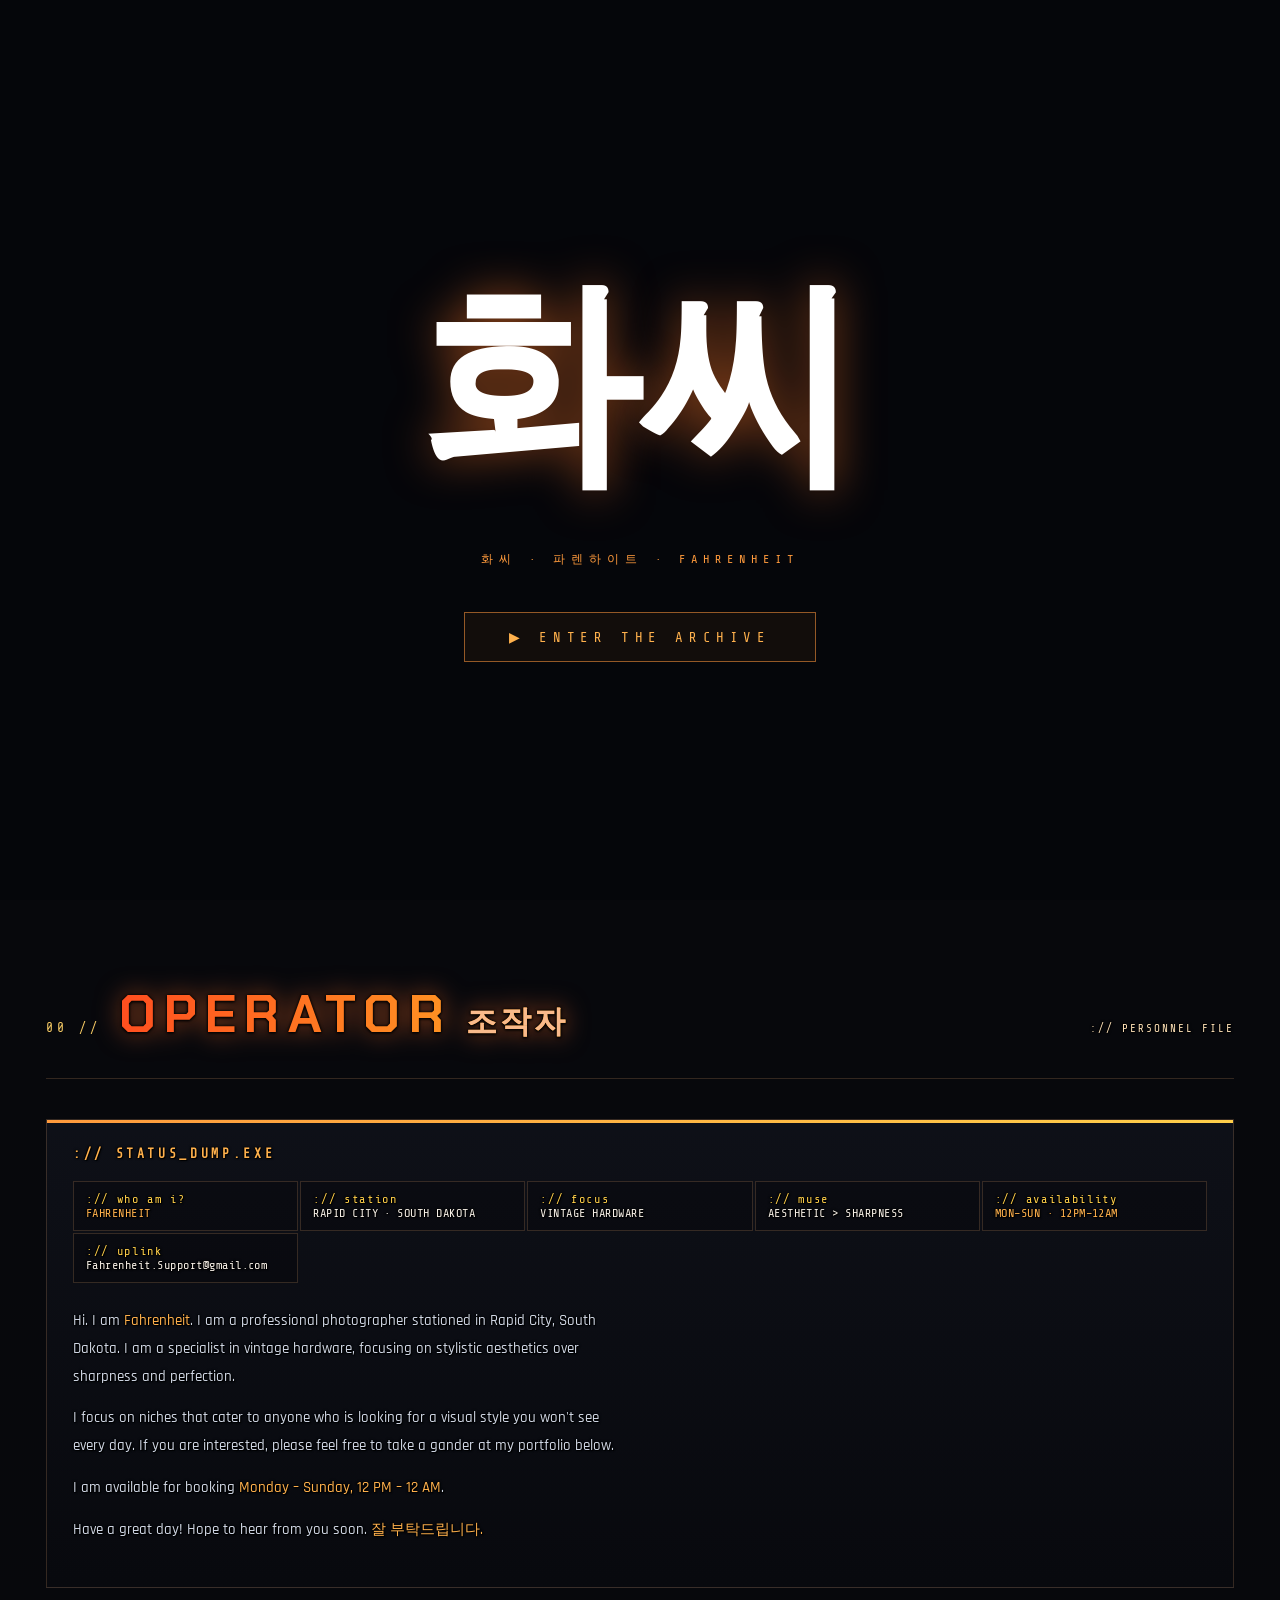
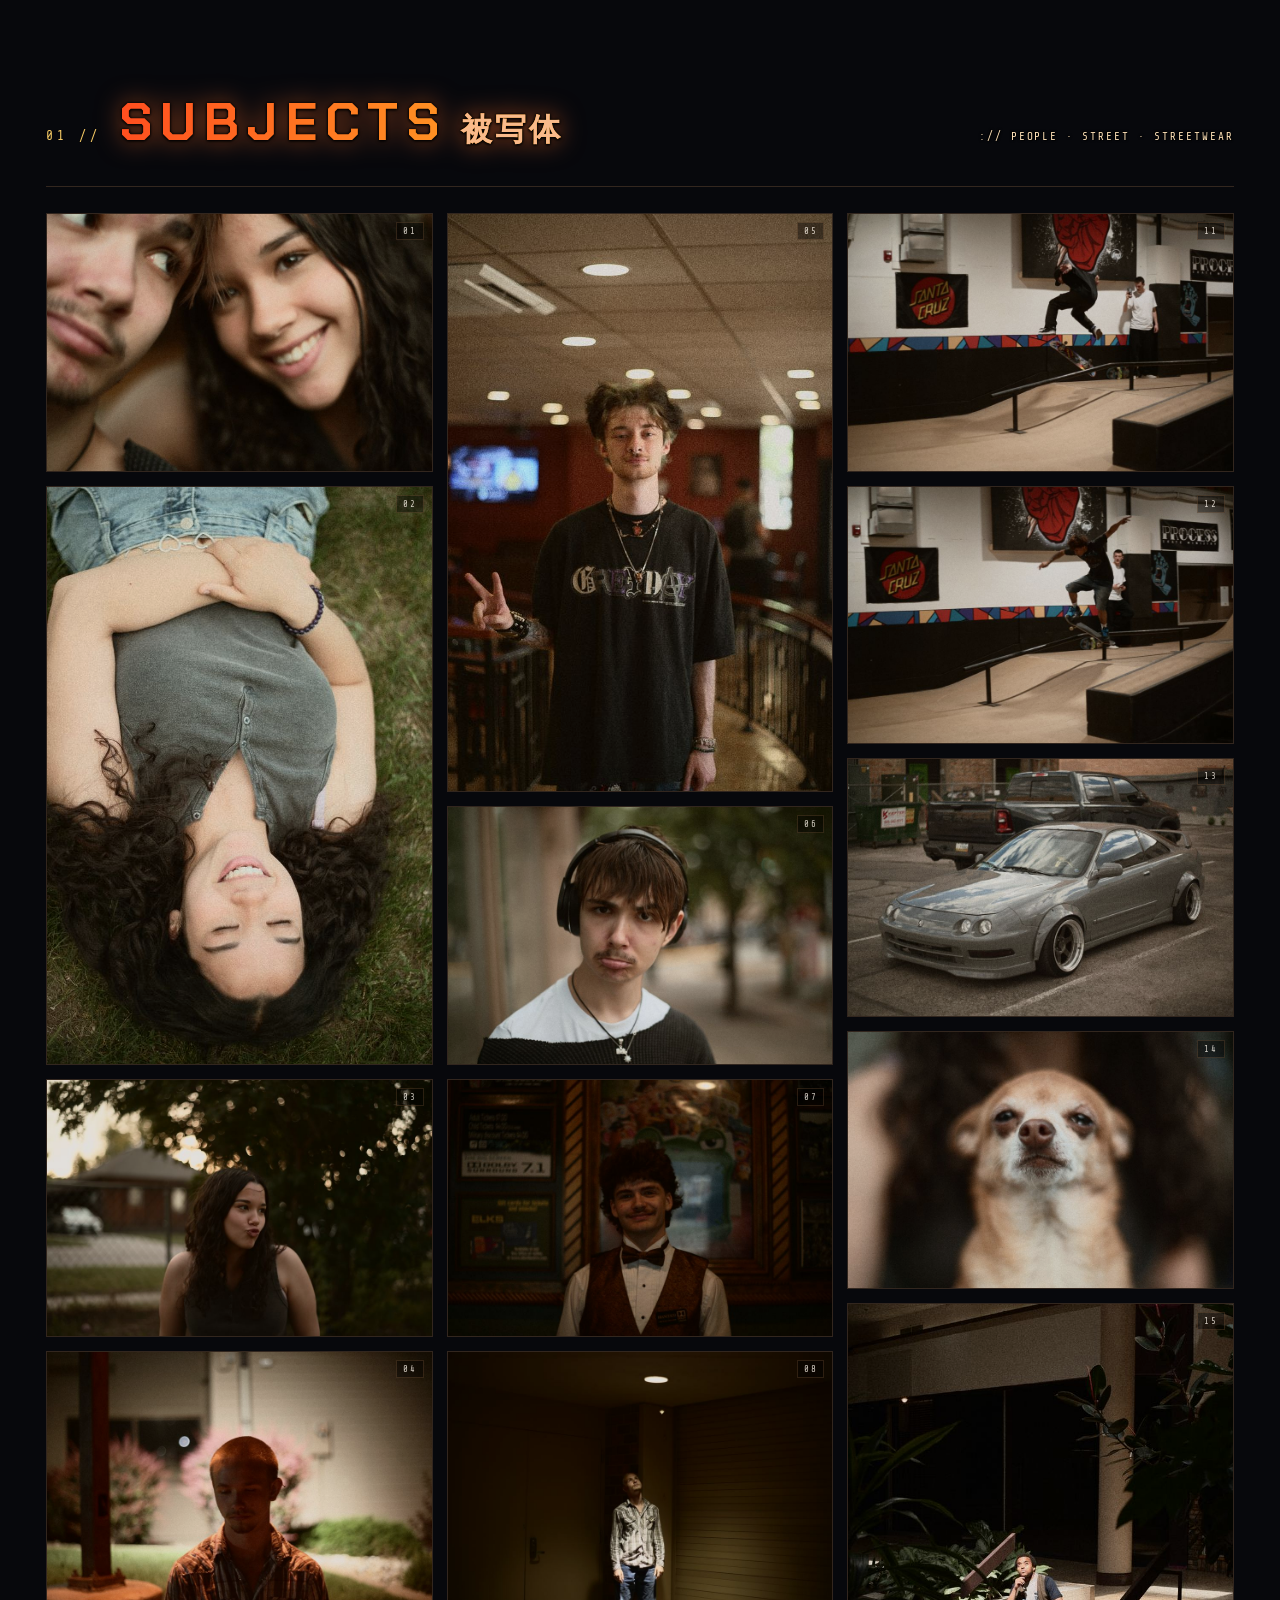
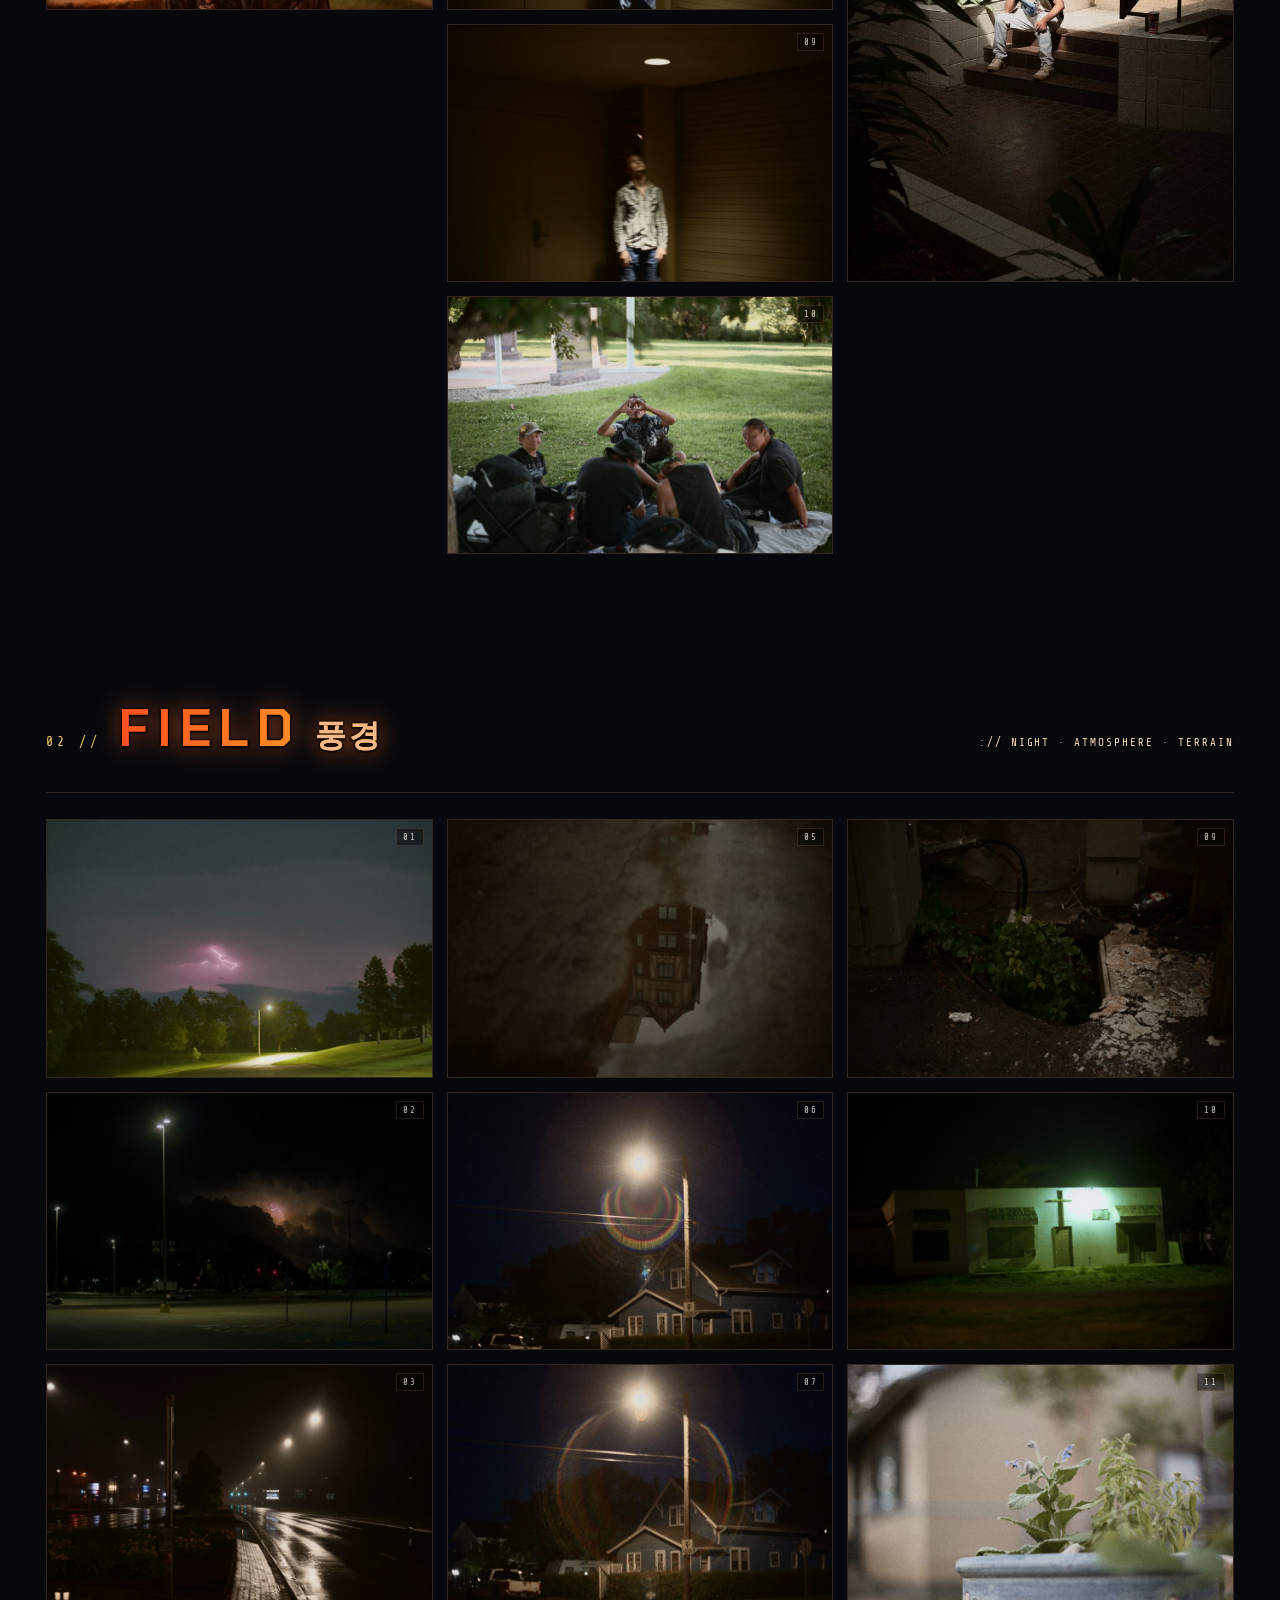
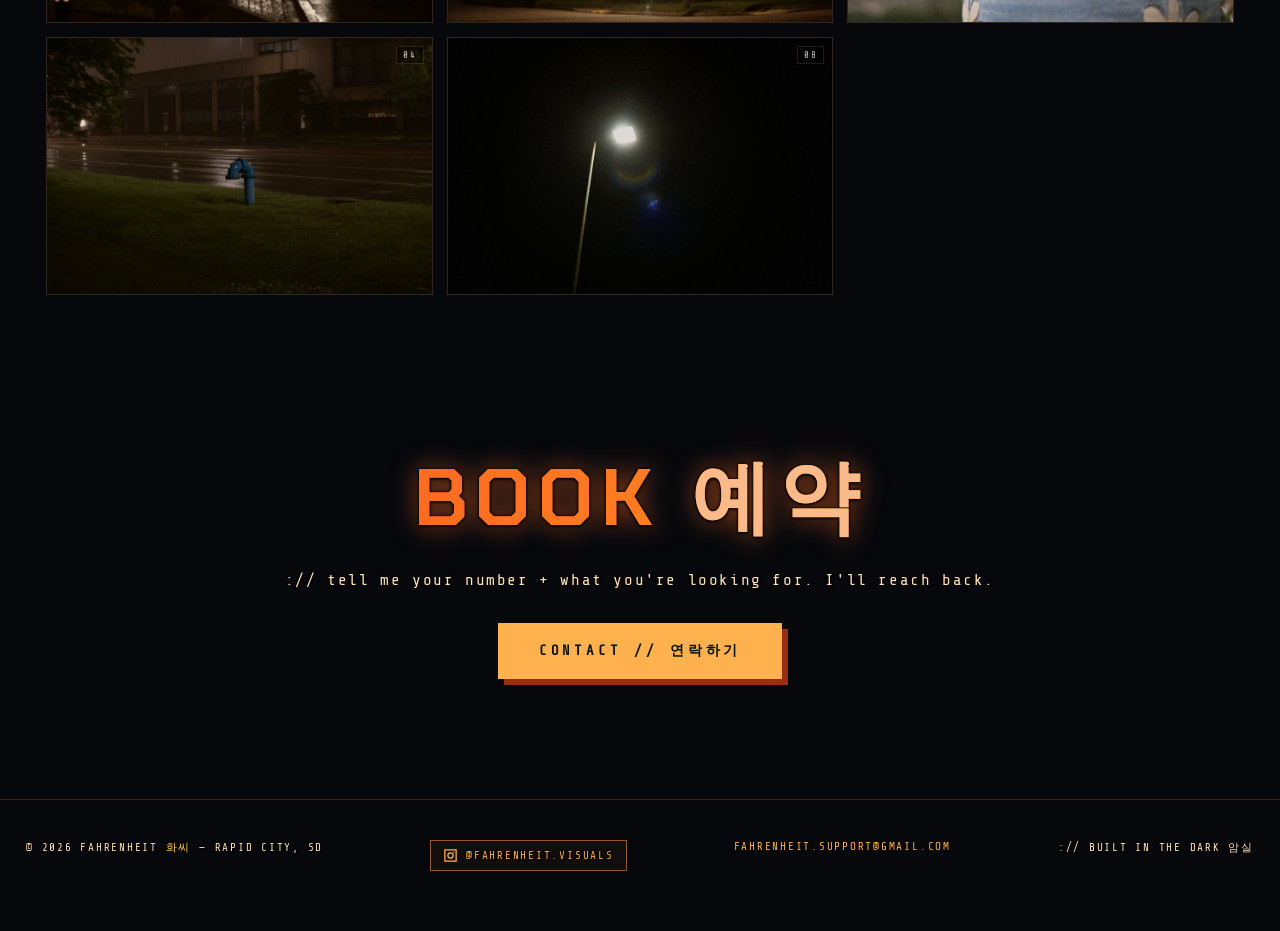
==== commit 4cd0cf86: "Add Services page + socials; rename Book -> Bookings - New services.html: website creation, game des" ====
--- a/index.html
+++ b/index.html
@@ -33,7 +33,11 @@
     <a href="#about">About</a>
     <a href="#work">Work</a>
     <a href="#field">Field</a>
-    <a href="contact.html" data-nav>Book</a>
+    <a href="services.html" data-nav>Services</a>
+    <a href="contact.html" data-nav>Bookings</a>
+    <span class="socials"><a href="https://www.instagram.com/fahrenheit.visuals/" target="_blank" rel="noopener" title="Instagram — @fahrenheit.visuals">
+      <svg viewBox="0 0 24 24" fill="none" stroke="currentColor" stroke-width="2"><rect x="3" y="3" width="18" height="18"/><circle cx="12" cy="12" r="4.2"/><circle cx="17.4" cy="6.6" r="1.1" fill="currentColor" stroke="none"/></svg>
+    </a></span>
   </nav>
 </header>
 
@@ -122,6 +126,12 @@
 
 <footer>
   <span>© <span id="yr"></span> FAHRENHEIT <span class="jp">화씨</span> — RAPID CITY, SD</span>
+  <span class="socials">
+    <a href="https://www.instagram.com/fahrenheit.visuals/" target="_blank" rel="noopener">
+      <svg viewBox="0 0 24 24" fill="none" stroke="currentColor" stroke-width="2"><rect x="3" y="3" width="18" height="18"/><circle cx="12" cy="12" r="4.2"/><circle cx="17.4" cy="6.6" r="1.1" fill="currentColor" stroke="none"/></svg>
+      @fahrenheit.visuals
+    </a>
+  </span>
   <span><a href="mailto:Fahrenheit.Support@gmail.com">Fahrenheit.Support@gmail.com</a></span>
   <span>:// built in the dark 암실</span>
 </footer>
--- a/css/style.css
+++ b/css/style.css
@@ -372,3 +372,66 @@
 }
 .topbar nav a:hover{ color:var(--hot) !important; }
 .hero-sub .t, footer a{ color:var(--hot) !important; }
+
+/* ========== SOCIALS ========== */
+.socials{ display:flex; align-items:center; gap:12px; }
+.socials a{
+  display:inline-flex; align-items:center; gap:8px;
+  font-family:var(--mono); font-size:11px; letter-spacing:.16em; text-transform:uppercase;
+  color:var(--hot); text-decoration:none; border:1px solid var(--line-hot);
+  padding:7px 12px; background:rgba(255,140,50,.05); transition:.2s;
+}
+.socials a:hover{ background:var(--hot); color:#05120e; }
+.socials a svg{ width:15px; height:15px; display:block; }
+.socials a:hover svg{ filter:brightness(0) saturate(0); }        /* icon goes dark on hover */
+.topbar .socials a{ padding:5px 9px; margin-left:0; }
+.topbar .socials a::after{ display:none; }                        /* no underline sweep on chips */
+
+/* ========== SERVICES PAGE ========== */
+.services-main{ position:relative; z-index:2; padding:132px 0 20px; }
+.svc-lead{ max-width:1240px; margin:0 auto; padding:0 26px; }
+.svc-lead .kicker{ margin-bottom:18px; }
+.svc-title-big{
+  font-family:var(--disp); font-weight:700; text-transform:uppercase; letter-spacing:.12em;
+  font-size:clamp(38px,9vw,96px); line-height:.95;
+  background:linear-gradient(100deg, var(--cb-a), var(--cb-b) 60%, hsl(var(--cb) 95% 82%));
+  -webkit-background-clip:text; background-clip:text; color:transparent; filter:var(--cb-halo);
+}
+.svc-title-big .jp{ font-family:var(--jp); -webkit-text-fill-color:hsl(var(--cb) 90% 76%); color:hsl(var(--cb) 90% 76%); font-size:.42em; margin-left:16px; letter-spacing:.08em; }
+.svc-intro{
+  max-width:74ch; margin:24px 0 8px; font-family:var(--body); font-size:16px; line-height:1.9; color:#d3dae8;
+  text-shadow:0 0 1px rgba(0,0,0,.85), 0 1px 6px rgba(0,0,0,.55);
+}
+.svc-intro em{ color:var(--hot); font-style:italic; }
+
+.svc-list{ max-width:1240px; margin:40px auto 0; padding:0 26px; display:grid; gap:26px; }
+.svc{
+  border:1px solid var(--line); background:linear-gradient(180deg, rgba(20,24,34,.55), rgba(9,11,16,.6));
+  padding:26px clamp(20px,3.5vw,40px) 32px; position:relative; overflow:hidden;
+}
+.svc::before{ content:""; position:absolute; top:0; left:0; width:3px; height:100%;
+  background:linear-gradient(180deg,var(--iris-a),var(--iris-c)); }
+.svc-head{ display:flex; align-items:baseline; gap:16px; flex-wrap:wrap; border-bottom:1px solid var(--line); padding-bottom:16px; margin-bottom:18px; }
+.svc-idx{ font-family:var(--mono); color:hsl(var(--cb2) 88% 68%); font-size:13px; letter-spacing:.3em; }
+.svc-name{
+  font-family:var(--disp); font-weight:700; text-transform:uppercase; letter-spacing:.14em; font-size:clamp(22px,4vw,40px);
+  background:linear-gradient(100deg, var(--cb-a), var(--cb-b)); -webkit-background-clip:text; background-clip:text; color:transparent; filter:var(--cb-halo);
+}
+.svc-name .jp{ font-family:var(--jp); -webkit-text-fill-color:hsl(var(--cb) 90% 76%); color:hsl(var(--cb) 90% 76%); font-weight:700; margin-left:12px; font-size:.5em; letter-spacing:.08em; }
+.svc-tag{ margin-left:auto; font-family:var(--mono); font-size:11px; letter-spacing:.18em; text-transform:uppercase; color:var(--ink-dim); }
+.svc-body{ font-family:var(--body); font-size:15.5px; line-height:1.85; color:#cfd6e4; max-width:80ch; }
+.svc-body .glowline{ color:var(--hot); }
+.svc-body em{ color:var(--hot); font-style:italic; }
+
+.svc-vids{ display:grid; grid-template-columns:1fr 1fr; gap:16px; margin-top:22px; }
+@media(max-width:760px){ .svc-vids{ grid-template-columns:1fr; } }
+.svc-vid{ border:1px solid var(--line-hot); background:#05060a; position:relative; overflow:hidden; }
+.svc-vid video{ width:100%; display:block; filter:saturate(1.02) contrast(1.03); }
+.svc-vid .vcap{
+  font-family:var(--mono); font-size:10px; letter-spacing:.18em; text-transform:uppercase; color:var(--hot);
+  padding:9px 12px; border-top:1px solid var(--line); background:rgba(4,5,9,.7);
+  display:flex; justify-content:space-between; gap:10px;
+}
+.svc-vid .vcap span:last-child{ color:var(--ink-dim); }
+.svc-soon{ display:inline-block; margin-top:16px; font-family:var(--mono); font-size:11px; letter-spacing:.16em; text-transform:uppercase;
+  color:var(--hot); border:1px solid var(--line-hot); padding:8px 14px; background:rgba(255,140,50,.05); }
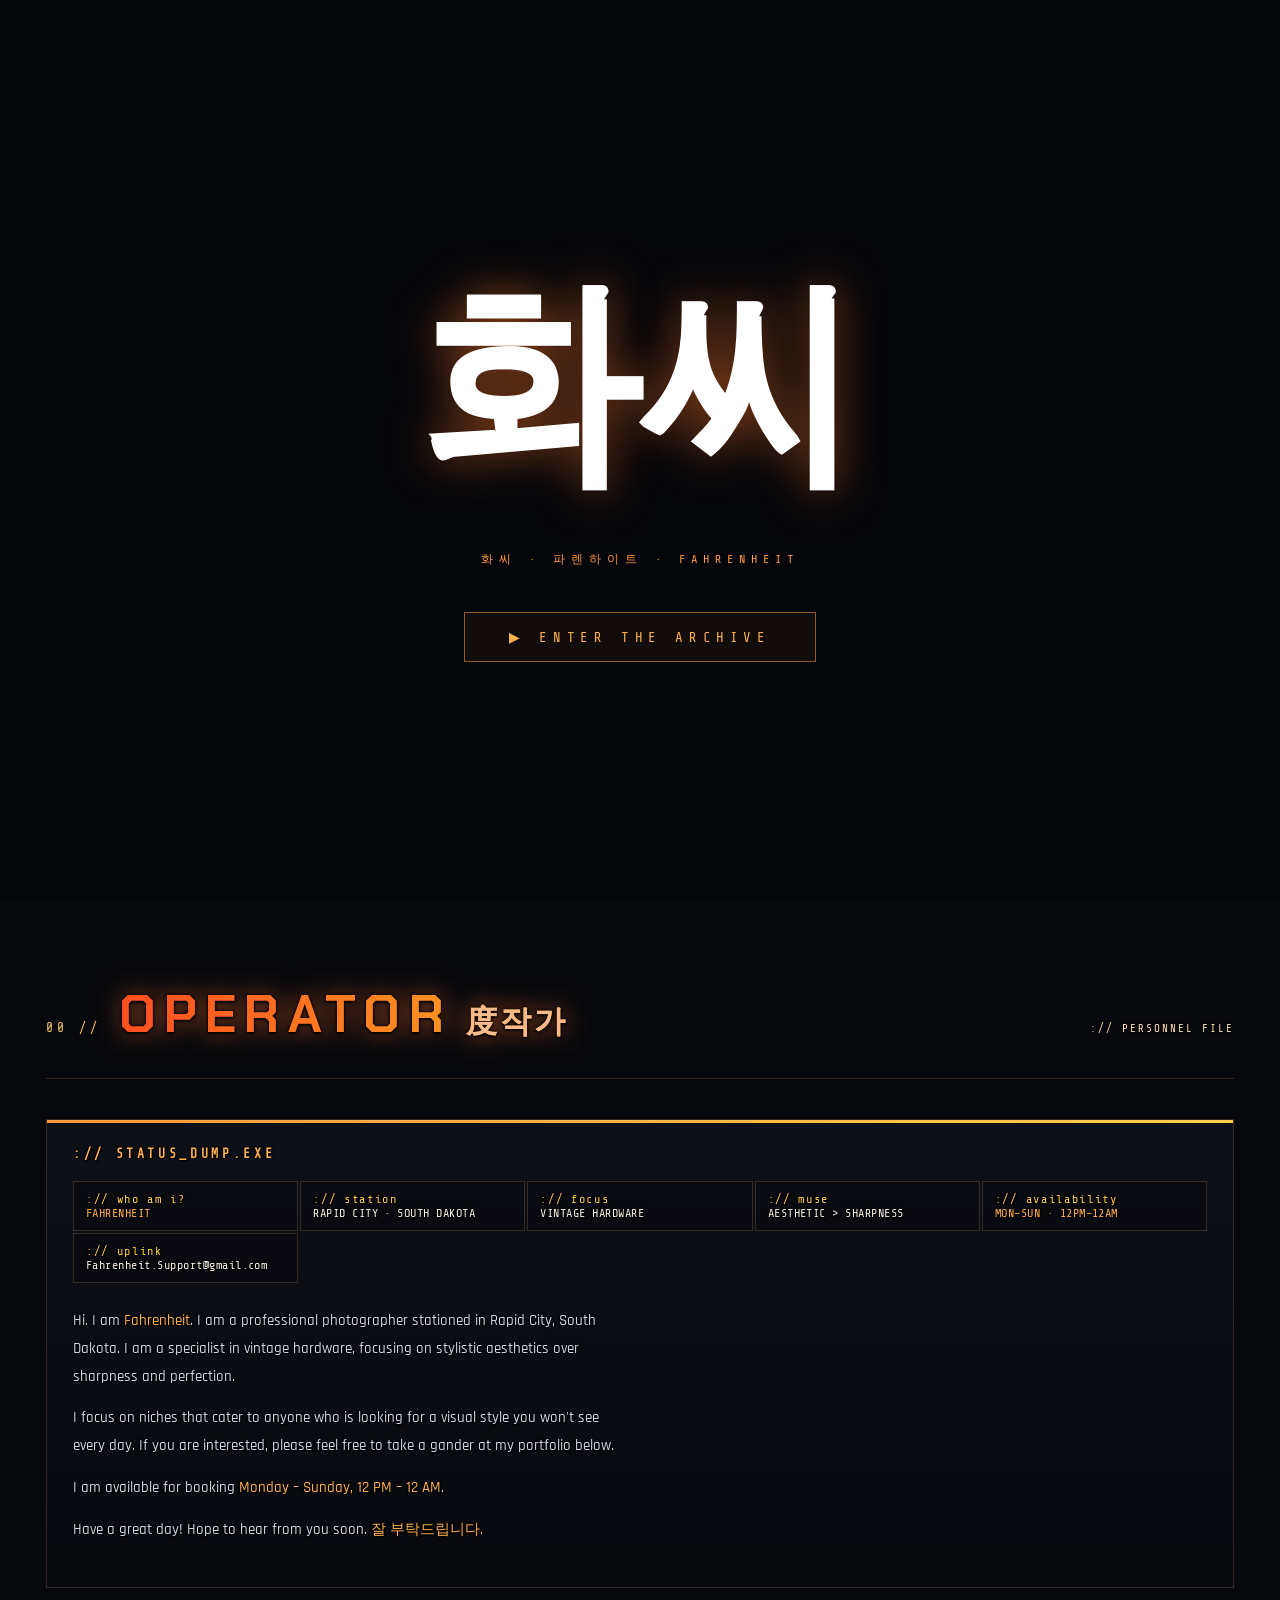
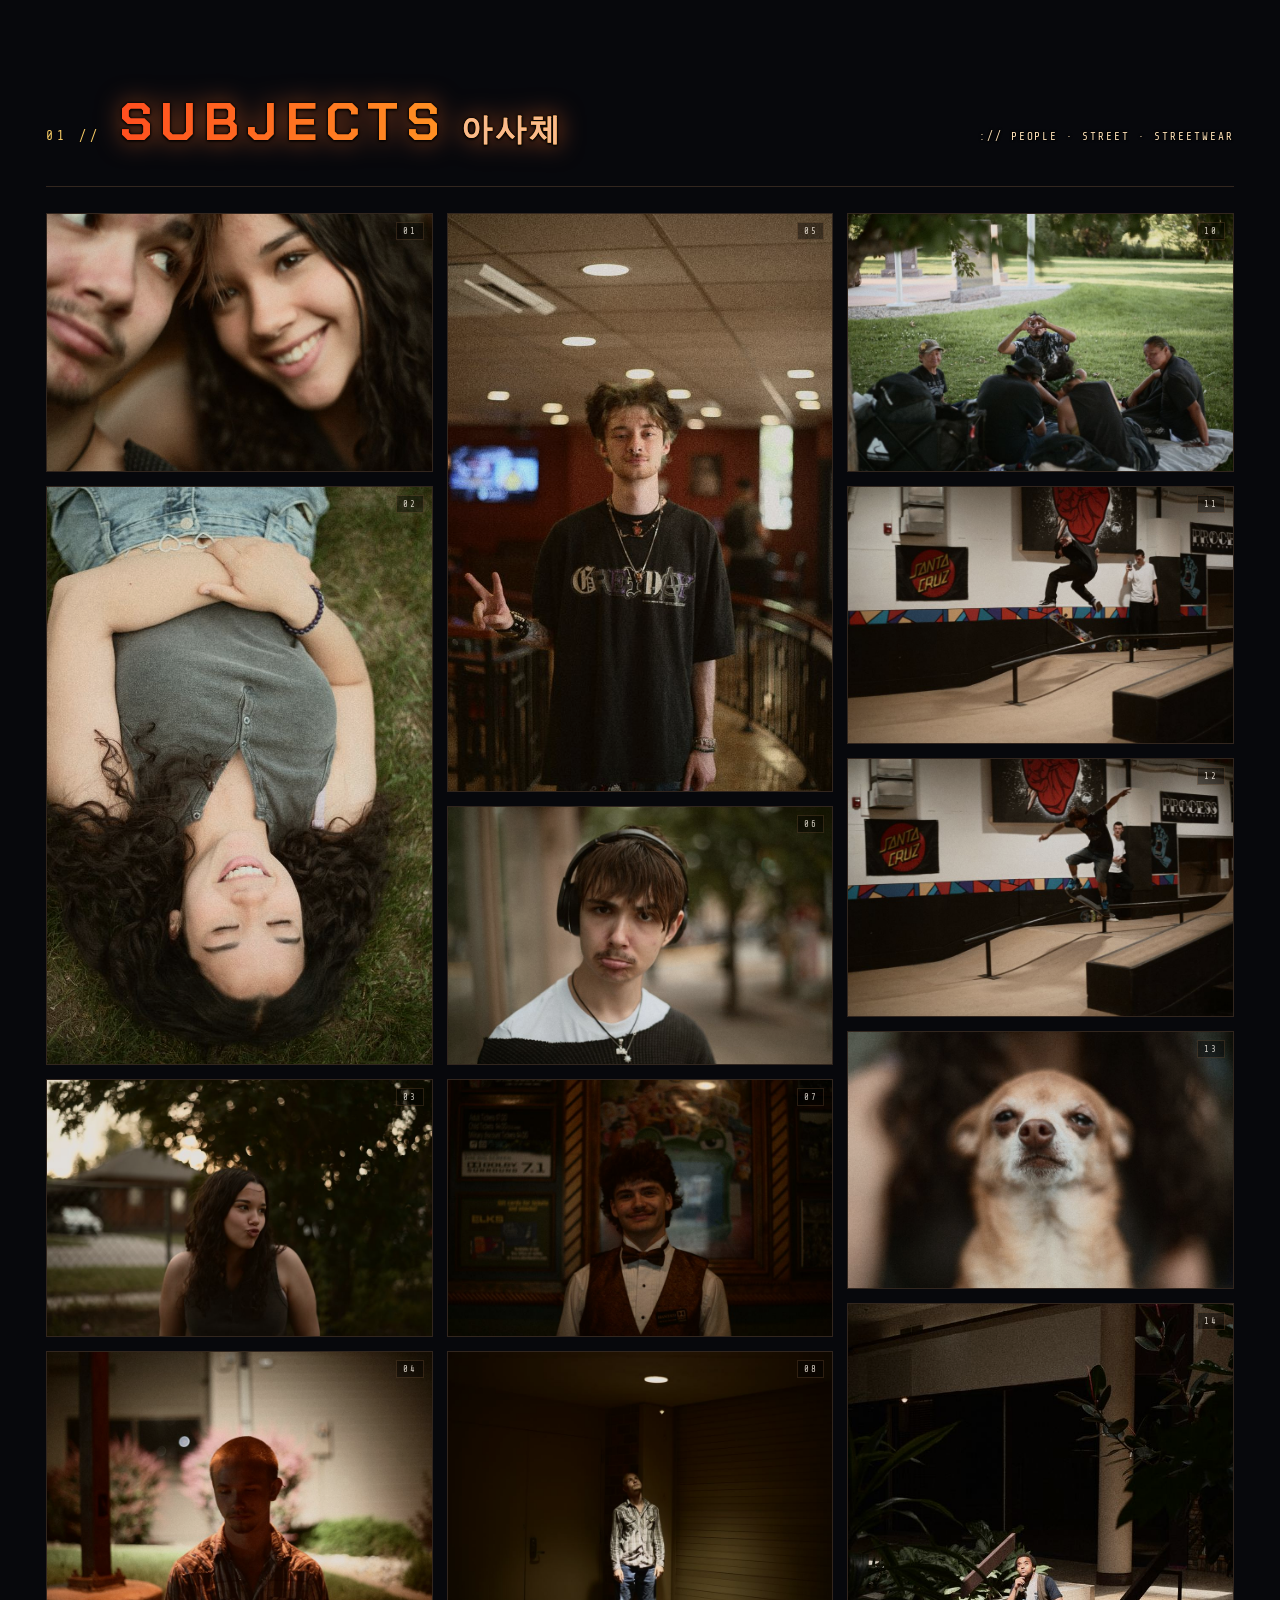
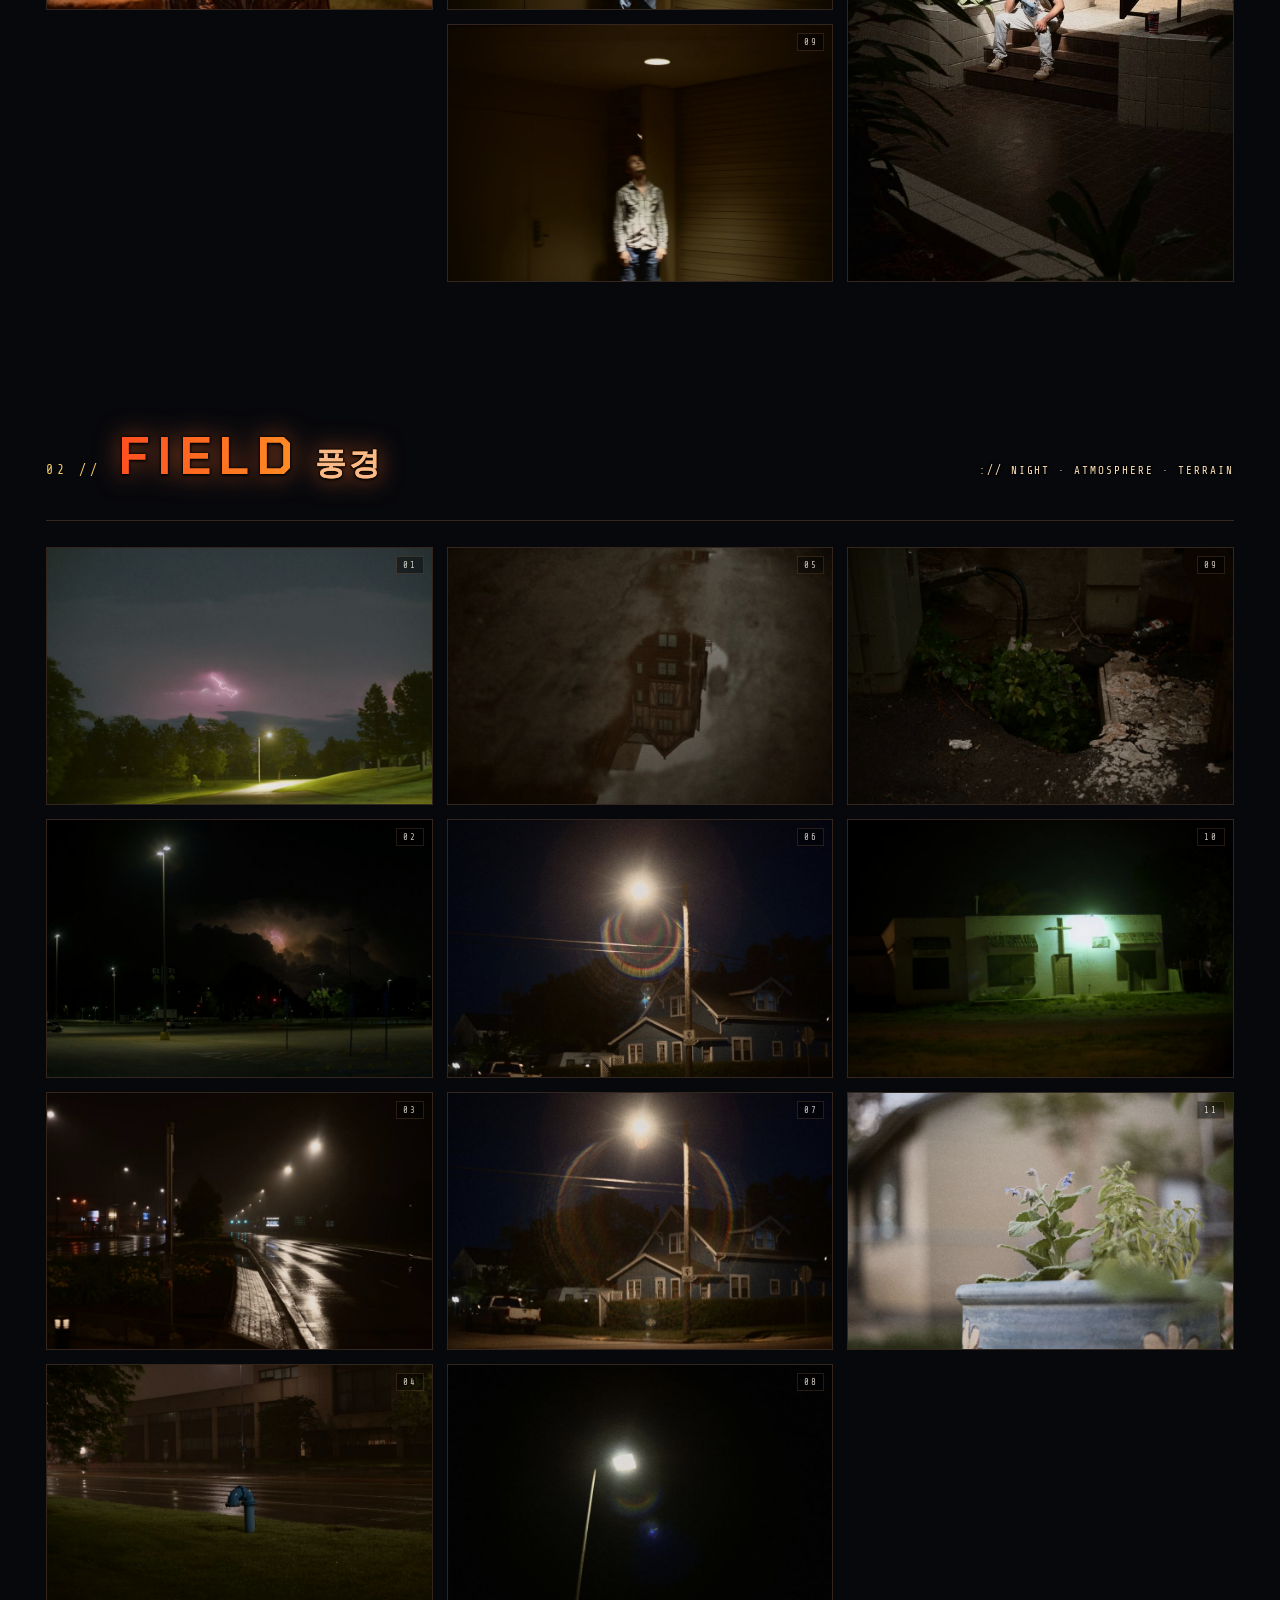
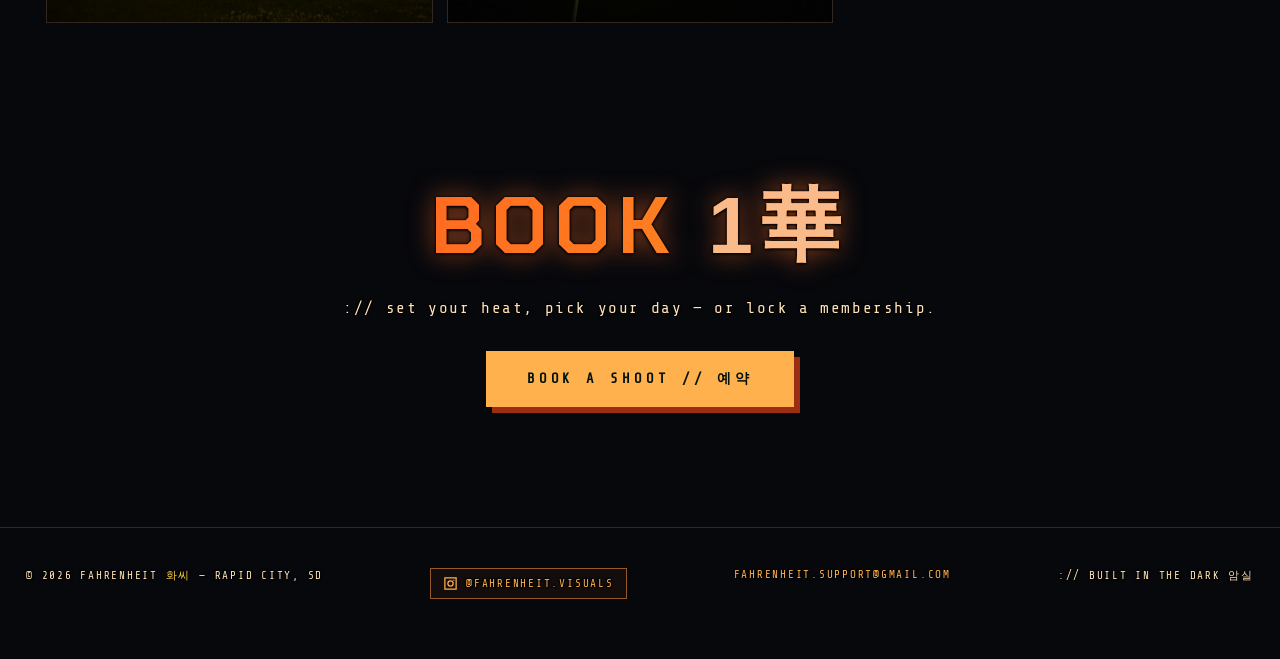
==== commit 57bc0c64: "Add booking flow: heat slider + calendar + $35 membership - book.html: membership card, thermal heat" ====
--- a/index.html
+++ b/index.html
@@ -34,7 +34,7 @@
     <a href="#work">Work</a>
     <a href="#field">Field</a>
     <a href="services.html" data-nav>Services</a>
-    <a href="contact.html" data-nav>Bookings</a>
+    <a href="book.html" data-nav>Bookings</a>
     <span class="socials"><a href="https://www.instagram.com/fahrenheit.visuals/" target="_blank" rel="noopener" title="Instagram — @fahrenheit.visuals">
       <svg viewBox="0 0 24 24" fill="none" stroke="currentColor" stroke-width="2"><rect x="3" y="3" width="18" height="18"/><circle cx="12" cy="12" r="4.2"/><circle cx="17.4" cy="6.6" r="1.1" fill="currentColor" stroke="none"/></svg>
     </a></span>
@@ -119,8 +119,8 @@
 <section class="cta reveal">
   <div class="wrap">
     <h2>Book <span class="jp" data-glitch data-alt="予約">예약</span></h2>
-    <p>:// tell me your number + what you're looking for. I'll reach back.</p>
-    <a href="contact.html" class="btn" data-nav>Contact // 연락하기</a>
+    <p>:// set your heat, pick your day — or lock a membership.</p>
+    <a href="book.html" class="btn" data-nav>Book a Shoot // 예약</a>
   </div>
 </section>
 
--- a/css/style.css
+++ b/css/style.css
@@ -435,3 +435,139 @@
 .svc-vid .vcap span:last-child{ color:var(--ink-dim); }
 .svc-soon{ display:inline-block; margin-top:16px; font-family:var(--mono); font-size:11px; letter-spacing:.16em; text-transform:uppercase;
   color:var(--hot); border:1px solid var(--line-hot); padding:8px 14px; background:rgba(255,140,50,.05); }
+
+/* ========== BOOKING / RATES PAGE ========== */
+.book-main{ position:relative; z-index:2; padding:132px 0 30px; }
+.book-lead{ max-width:1240px; margin:0 auto 6px; padding:0 26px; }
+.book-title{
+  font-family:var(--disp); font-weight:700; text-transform:uppercase; letter-spacing:.12em;
+  font-size:clamp(38px,9vw,96px); line-height:.95;
+  background:linear-gradient(100deg, var(--cb-a), var(--cb-b) 60%, hsl(var(--cb) 95% 82%));
+  -webkit-background-clip:text; background-clip:text; color:transparent; filter:var(--cb-halo);
+}
+.book-title .jp{ font-family:var(--jp); -webkit-text-fill-color:hsl(var(--cb) 90% 76%); color:hsl(var(--cb) 90% 76%); font-size:.42em; margin-left:16px; }
+.book-intro{ max-width:70ch; margin:20px 0 0; font-family:var(--body); font-size:16px; line-height:1.85; color:#d3dae8; text-shadow:0 0 1px rgba(0,0,0,.85),0 1px 6px rgba(0,0,0,.55); }
+
+.book-block{ max-width:1240px; margin:34px auto 0; padding:0 26px; }
+.book-block > .bh{ display:flex; align-items:baseline; gap:16px; flex-wrap:wrap; border-bottom:1px solid var(--line); padding-bottom:14px; margin-bottom:22px; }
+.book-block .bh .idx{ font-family:var(--mono); color:hsl(var(--cb2) 88% 68%); font-size:13px; letter-spacing:.3em; }
+.book-block .bh h2{ font-family:var(--disp); font-weight:700; text-transform:uppercase; letter-spacing:.14em; font-size:clamp(22px,4vw,38px);
+  background:linear-gradient(100deg,var(--cb-a),var(--cb-b)); -webkit-background-clip:text; background-clip:text; color:transparent; filter:var(--cb-halo); }
+.book-block .bh .tag{ margin-left:auto; font-family:var(--mono); font-size:11px; letter-spacing:.18em; text-transform:uppercase; color:var(--ink-dim); }
+
+/* ---- MEMBERSHIP CARD ---- */
+.member-card{
+  border:1px solid var(--line-hot); background:linear-gradient(180deg, rgba(30,16,10,.7), rgba(9,7,10,.72));
+  padding:28px clamp(22px,4vw,44px) 32px; position:relative; overflow:hidden;
+  display:grid; grid-template-columns:auto 1fr auto; gap:28px; align-items:center;
+}
+@media(max-width:760px){ .member-card{ grid-template-columns:1fr; gap:18px; text-align:center; } }
+.member-card::before{ content:""; position:absolute; top:0; left:0; width:100%; height:3px;
+  background:linear-gradient(90deg,var(--iris-a),var(--iris-b),var(--iris-c),var(--iris-d)); background-size:300% 100%; animation:irisbar 8s linear infinite; }
+.member-price{ text-align:center; }
+.member-price .amt{ font-family:var(--disp); font-weight:700; font-size:clamp(46px,9vw,76px); line-height:.9;
+  background:linear-gradient(100deg,var(--cb-a),var(--cb-b) 60%,#fff2cf); -webkit-background-clip:text; background-clip:text; color:transparent; filter:var(--cb-halo); }
+.member-price .per{ font-family:var(--mono); font-size:11px; letter-spacing:.24em; text-transform:uppercase; color:var(--ink-dim); margin-top:6px; }
+.member-body h3{ font-family:var(--disp); text-transform:uppercase; letter-spacing:.14em; font-size:22px; color:var(--hot); margin-bottom:6px; }
+.member-body .sub{ font-family:var(--mono); font-size:11px; letter-spacing:.16em; text-transform:uppercase; color:hsl(var(--cb2) 85% 70%); margin-bottom:14px; }
+.member-perks{ list-style:none; display:flex; flex-direction:column; gap:8px; }
+.member-perks li{ font-family:var(--mono); font-size:12.5px; letter-spacing:.03em; color:#d7dbe6; padding-left:20px; position:relative; }
+.member-perks li::before{ content:"▸"; position:absolute; left:0; color:var(--hot); }
+@media(max-width:760px){ .member-perks{ align-items:center; } .member-perks li{ padding-left:0; } .member-perks li::before{ position:static; margin-right:8px; } }
+
+/* ---- HEAT SLIDER ---- */
+.heat-box{
+  --heat:0;
+  border:1px solid var(--line); position:relative; overflow:hidden; will-change:transform;
+  padding:34px clamp(22px,4vw,48px) 30px;
+  background:
+    linear-gradient(180deg, rgba(255,70,20, calc(var(--heat)*.14)), rgba(255,150,40, calc(var(--heat)*.06))),
+    linear-gradient(180deg, rgba(18,14,20,.78), rgba(8,7,12,.82));
+  box-shadow: inset 0 0 calc(var(--heat)*90px) rgba(255,90,25, calc(var(--heat)*.5)),
+              0 0 calc(var(--heat)*55px) rgba(255,70,20, calc(var(--heat)*.45));
+  filter:saturate(calc(1 + var(--heat)*1.3));
+  transition:filter .2s;
+}
+/* heat haze + a faint 'divine machinery' sigil ring that wakes up near max */
+.heat-box::before{
+  content:""; position:absolute; inset:0; pointer-events:none; opacity:calc(var(--heat)*.9);
+  background:repeating-linear-gradient(0deg, rgba(255,150,60,.05) 0 2px, transparent 2px 4px);
+  mix-blend-mode:screen;
+}
+.heat-box::after{
+  content:""; position:absolute; width:520px; height:520px; right:-160px; top:50%; margin-top:-260px;
+  pointer-events:none; opacity:calc((var(--heat) - .45)*1.6);
+  background:
+    conic-gradient(from 0deg, transparent 0 8%, rgba(255,120,40,.5) 9% 10%, transparent 11% 20%,
+      rgba(255,60,20,.5) 21% 22%, transparent 23% 33%, rgba(255,180,60,.5) 34% 35%, transparent 36% 50%,
+      rgba(255,120,40,.5) 51% 52%, transparent 53% 66%, rgba(255,60,20,.5) 67% 68%, transparent 69% 83%,
+      rgba(255,180,60,.5) 84% 85%, transparent 86% 100%);
+  border-radius:50% !important; filter:blur(.4px);
+  animation:sigil 9s linear infinite;
+}
+@keyframes sigil{ to{ transform:rotate(360deg); } }
+.heat-box.rgb .heat-read .deg{ text-shadow:2px 0 rgba(255,40,20,.9), -2px 0 rgba(60,200,255,.5), var(--cb-glow); }
+
+.heat-read{ position:relative; z-index:2; display:flex; align-items:flex-end; gap:18px; flex-wrap:wrap; margin-bottom:24px; }
+.heat-read .deg{ font-family:var(--disp); font-weight:700; font-size:clamp(44px,11vw,110px); line-height:.82; letter-spacing:.01em;
+  background:linear-gradient(100deg,var(--cb-a),var(--cb-b) 55%,#fff2cf); -webkit-background-clip:text; background-clip:text; color:transparent; filter:var(--cb-halo); }
+.heat-read .name{ font-family:var(--disp); text-transform:uppercase; letter-spacing:.22em; font-size:clamp(16px,3vw,26px); color:var(--hot); }
+.heat-read .price{ margin-left:auto; font-family:var(--mono); font-size:clamp(20px,4vw,34px); color:#fff2cf; letter-spacing:.05em; text-shadow:var(--cb-glow); }
+.heat-read .price small{ display:block; text-align:right; font-size:10px; letter-spacing:.24em; color:var(--ink-dim); text-shadow:none; margin-top:4px; }
+.heat-blurb{ position:relative; z-index:2; font-family:var(--mono); font-size:12.5px; letter-spacing:.08em; color:#d7dbe6; text-transform:uppercase; margin-bottom:26px; min-height:16px; }
+
+.heat-gauge{ position:relative; z-index:2; }
+.heat-gauge .ticks{ display:flex; justify-content:space-between; font-family:var(--mono); font-size:10px; letter-spacing:.14em; color:var(--ink-dim); text-transform:uppercase; margin-bottom:8px; }
+.heat-gauge .ticks span.on{ color:var(--hot); }
+input.heat-range{
+  -webkit-appearance:none; appearance:none; width:100%; height:16px; background:transparent; cursor:ew-resize; outline:none;
+}
+input.heat-range::-webkit-slider-runnable-track{
+  height:8px; background:linear-gradient(90deg,#5a3410,#8a2a12 33%,#ff4d1f 66%,#ffd24a);
+  border:1px solid var(--line-hot);
+}
+input.heat-range::-moz-range-track{ height:8px; background:linear-gradient(90deg,#5a3410,#8a2a12 33%,#ff4d1f 66%,#ffd24a); border:1px solid var(--line-hot); }
+input.heat-range::-webkit-slider-thumb{
+  -webkit-appearance:none; appearance:none; width:14px; height:30px; margin-top:-12px;
+  background:linear-gradient(180deg,#fff2cf,var(--hot)); border:1px solid #1a0d05;
+  box-shadow:0 0 10px rgba(255,120,40,.8); cursor:ew-resize;
+}
+input.heat-range::-moz-range-thumb{ width:14px; height:30px; background:linear-gradient(180deg,#fff2cf,var(--hot)); border:1px solid #1a0d05; box-shadow:0 0 10px rgba(255,120,40,.8); }
+.heat-actions{ position:relative; z-index:2; margin-top:26px; display:flex; gap:16px; flex-wrap:wrap; align-items:center; }
+.heat-hint{ font-family:var(--mono); font-size:10px; letter-spacing:.18em; text-transform:uppercase; color:var(--ink-dim); }
+
+/* ---- CALENDAR ---- */
+.cal{ max-width:1240px; margin:30px auto 0; padding:0 26px; overflow:hidden;
+  max-height:0; opacity:0; transition:max-height .7s ease, opacity .6s ease; }
+.cal.open{ max-height:1400px; opacity:1; }
+.cal-inner{ border:1px solid var(--line-hot); background:linear-gradient(180deg, rgba(20,16,24,.72), rgba(8,7,12,.8)); padding:24px clamp(18px,3vw,36px) 30px; }
+.cal-top{ display:flex; align-items:center; justify-content:space-between; gap:14px; margin-bottom:18px; flex-wrap:wrap; }
+.cal-top .mo{ font-family:var(--disp); text-transform:uppercase; letter-spacing:.16em; font-size:clamp(20px,4vw,30px); color:var(--hot); }
+.cal-top .sel{ font-family:var(--mono); font-size:11px; letter-spacing:.16em; text-transform:uppercase; color:hsl(var(--cb2) 85% 70%); }
+.cal-nav{ display:flex; gap:8px; }
+.cal-nav button{ font-family:var(--mono); font-size:14px; color:var(--ink); background:rgba(0,0,0,.35); border:1px solid var(--line); padding:6px 14px; cursor:pointer; transition:.2s; }
+.cal-nav button:hover:not(:disabled){ color:#05120e; background:var(--hot); border-color:var(--hot); }
+.cal-nav button:disabled{ opacity:.3; cursor:not-allowed; }
+.cal-grid{ display:grid; grid-template-columns:repeat(7,1fr); gap:6px; }
+.cal-dow{ font-family:var(--mono); font-size:10px; letter-spacing:.12em; text-transform:uppercase; color:var(--ink-dim); text-align:center; padding:4px 0 8px; }
+.cal-day{ position:relative; aspect-ratio:1/1; display:flex; align-items:center; justify-content:center;
+  font-family:var(--mono); font-size:14px; color:var(--ink); border:1px solid var(--line); background:rgba(0,0,0,.25); }
+.cal-day.empty{ border-color:transparent; background:transparent; }
+.cal-day.past{ color:#4a4a55; background:rgba(0,0,0,.15); border-color:rgba(255,255,255,.04); }
+.cal-day.open{ cursor:pointer; transition:.15s; }
+.cal-day.open:hover{ background:var(--hot); color:#05120e; border-color:var(--hot); box-shadow:0 0 16px rgba(255,120,40,.5); transform:translateY(-2px); }
+.cal-day.today{ border-color:var(--hot); box-shadow:inset 0 0 0 1px var(--hot); }
+.cal-day.booked{ color:#ff7a6a; cursor:not-allowed;
+  background:repeating-linear-gradient(45deg, rgba(255,60,40,.14) 0 5px, rgba(0,0,0,.3) 5px 10px); border-color:rgba(255,70,50,.4); }
+.cal-day.booked::after{ content:"BKD"; position:absolute; bottom:3px; font-size:7px; letter-spacing:.1em; color:#ff7a6a; opacity:.85; }
+.cal-legend{ display:flex; gap:18px; flex-wrap:wrap; margin-top:16px; font-family:var(--mono); font-size:10px; letter-spacing:.14em; text-transform:uppercase; color:var(--ink-dim); }
+.cal-legend i{ display:inline-block; width:12px; height:12px; margin-right:6px; vertical-align:-2px; border:1px solid var(--line); }
+.cal-legend .k-open i{ background:rgba(0,0,0,.25); }
+.cal-legend .k-book i{ background:repeating-linear-gradient(45deg, rgba(255,60,40,.3) 0 4px, rgba(0,0,0,.4) 4px 8px); border-color:rgba(255,70,50,.4); }
+.cal-legend .k-hours{ color:var(--hot); }
+
+/* session banner on the contact form (carried from the calendar pick) */
+#session-banner{ display:none; margin:0 0 24px; border:1px solid var(--line-hot); background:linear-gradient(100deg, rgba(255,80,25,.12), rgba(255,150,50,.05));
+  padding:14px 16px; font-family:var(--mono); font-size:12px; letter-spacing:.08em; color:#ffe2b8; }
+#session-banner.show{ display:block; }
+#session-banner b{ color:var(--hot); }
